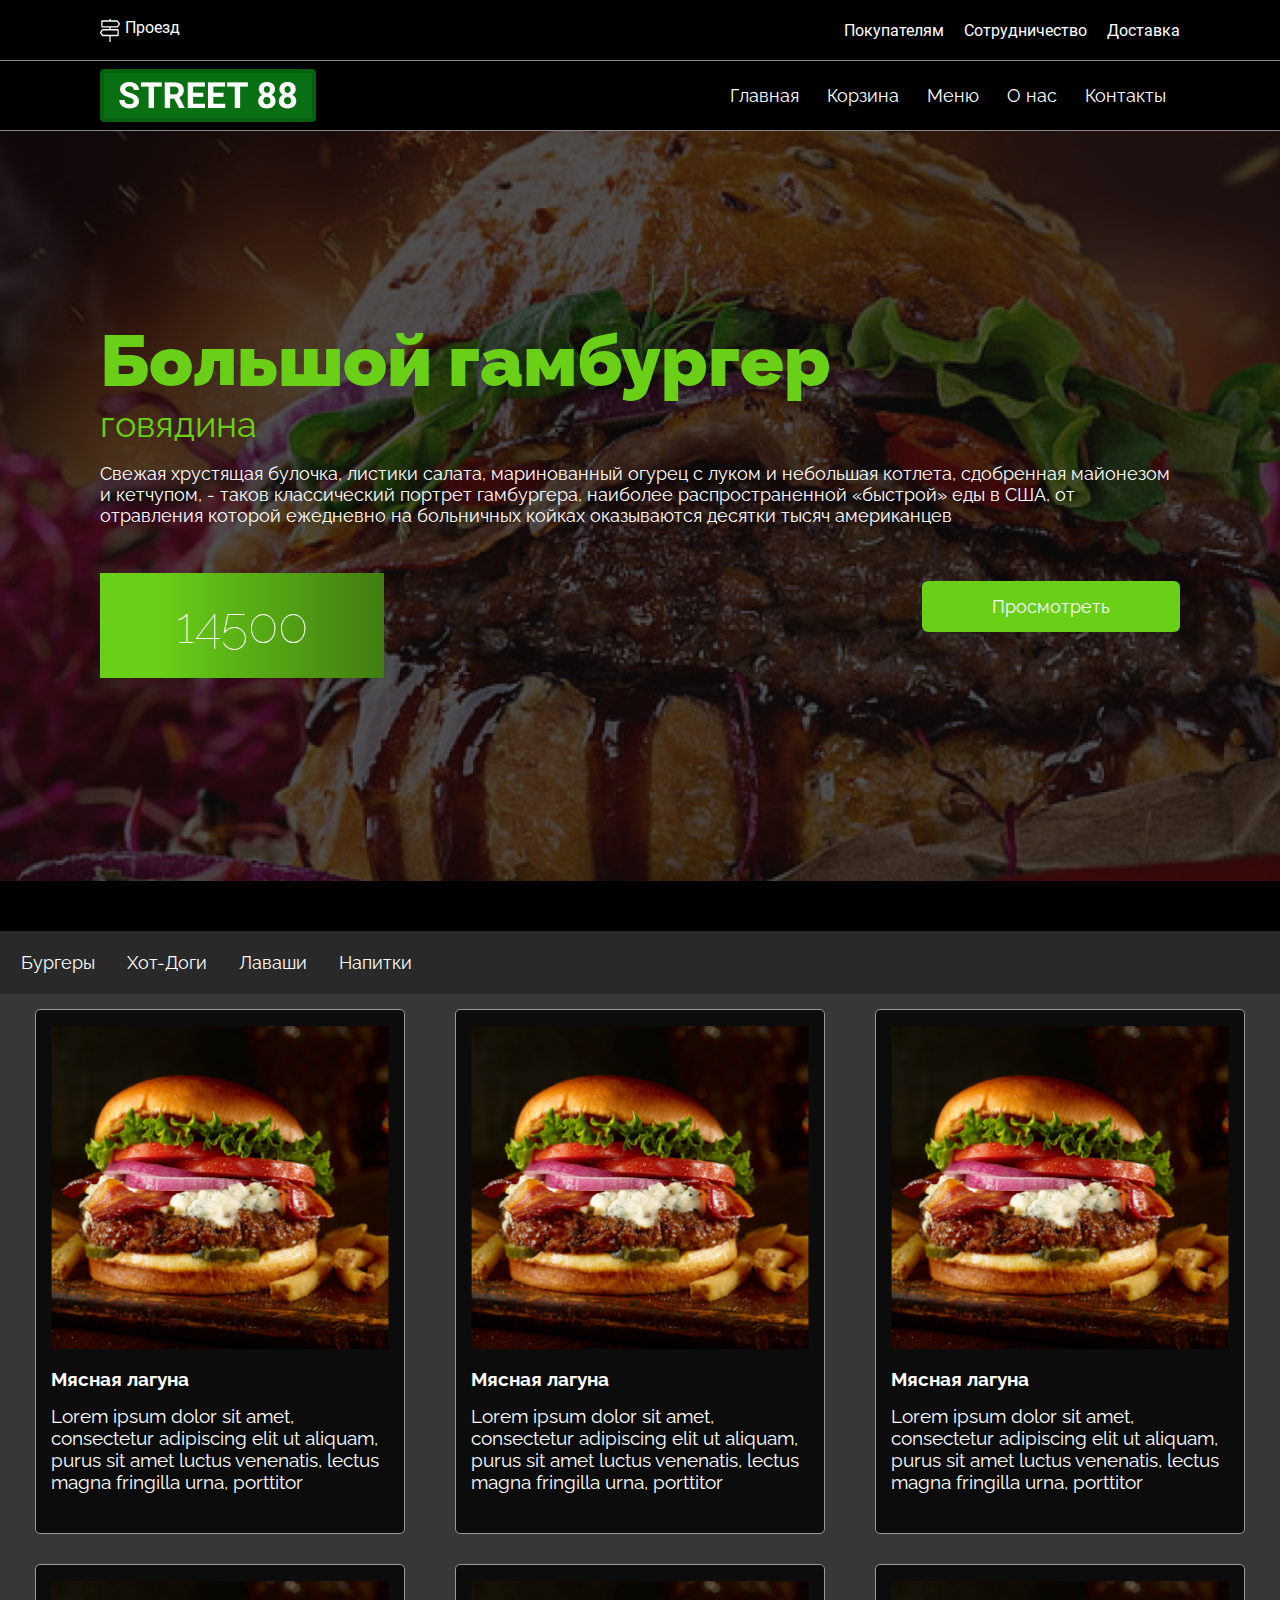
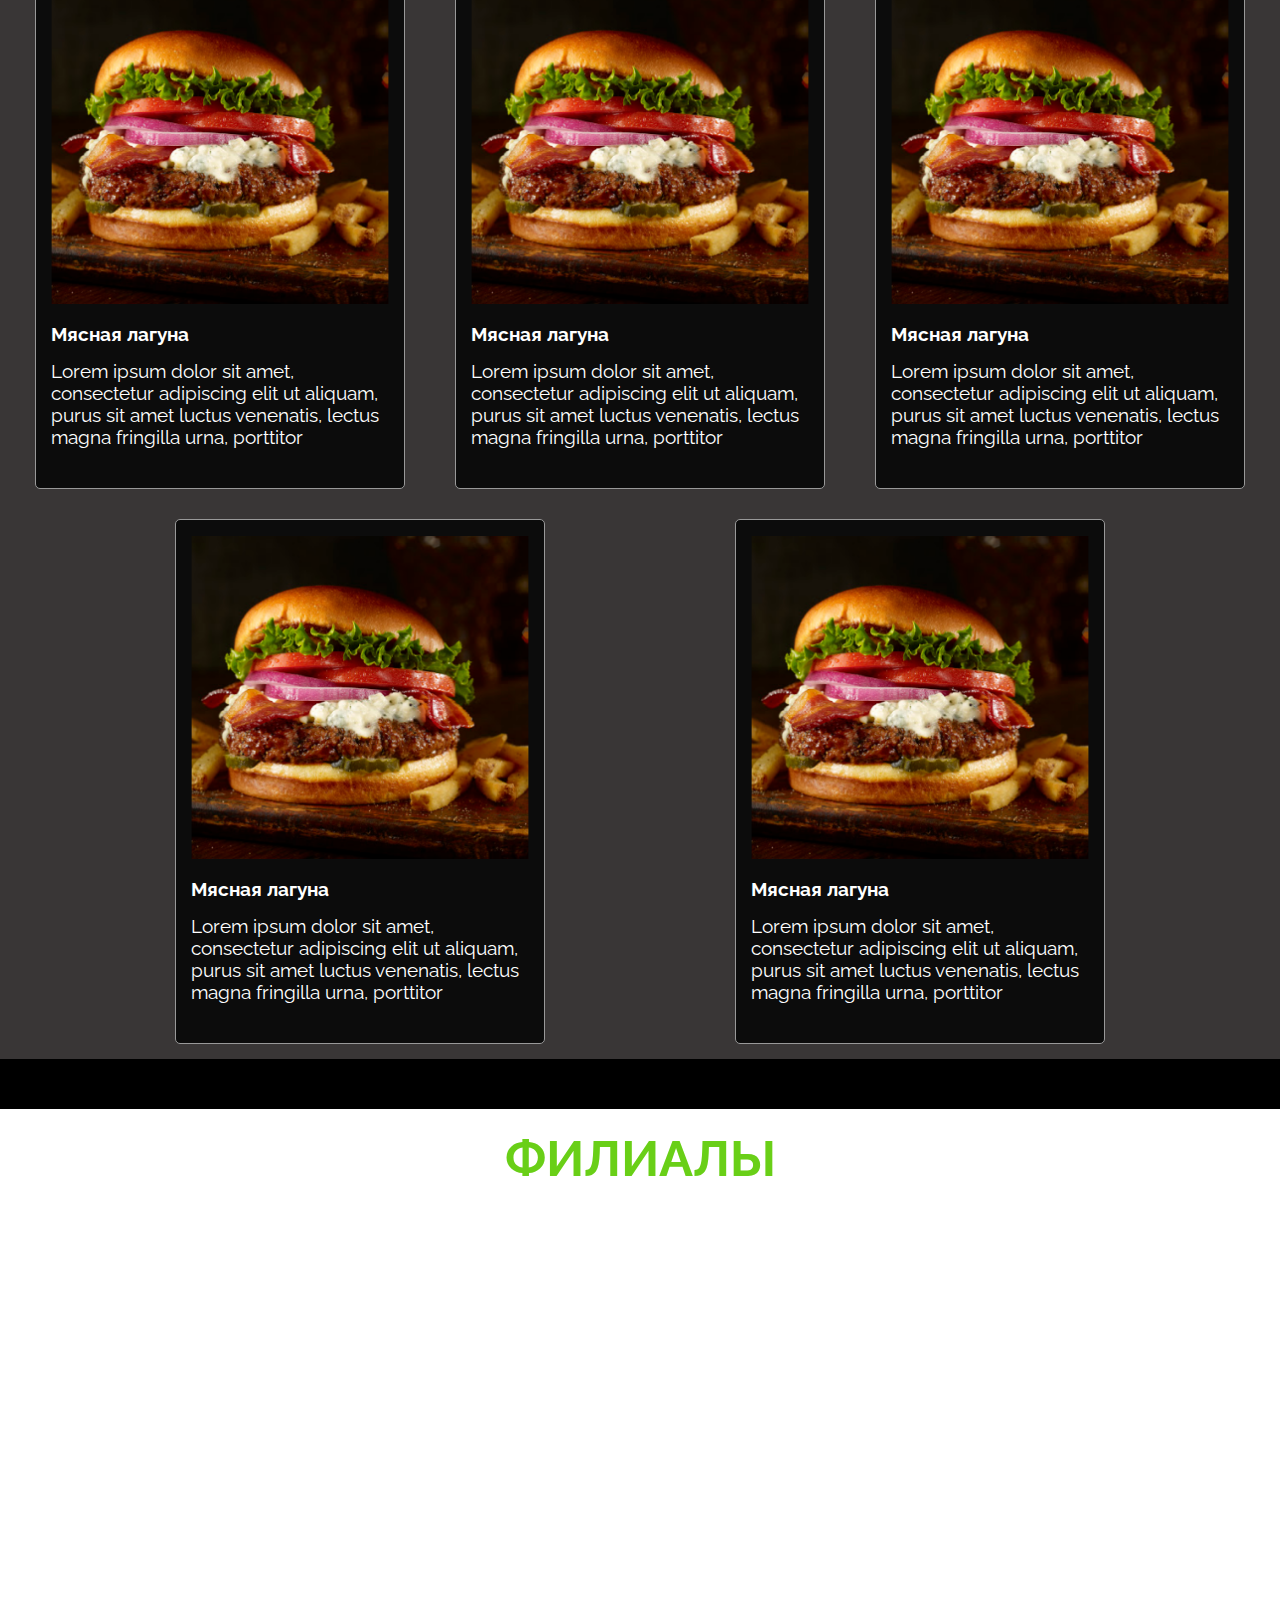
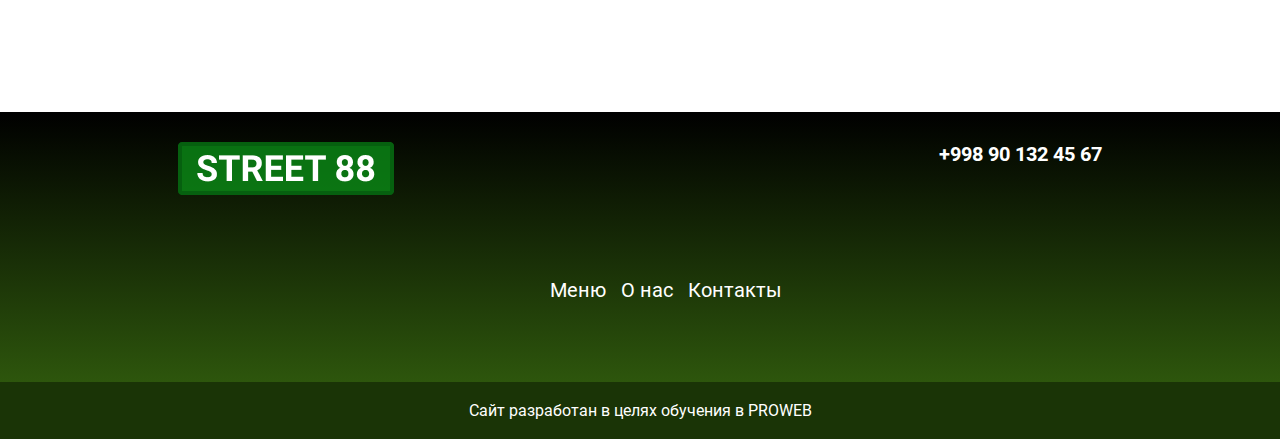
==== index.html @ 77dc1407 ":hover" ====
<!DOCTYPE html>
<html lang="en">
  <head>
    <meta charset="UTF-8" />
    <meta http-equiv="X-UA-Compatible" content="IE=edge" />
    <meta name="viewport" content="width=device-width, initial-scale=1.0" />
    <title>STREET-88</title>
    <link rel="stylesheet" href="main.css" />
    <link rel="stylesheet" href="style/main.css" />
    <link rel="stylesheet" href="style/media.css" />
  </head>

  <body>
    <nav class="nav">
      <div class="directions__container container">
        <div class="directions__content">
          <svg
            width="20"
            height="24"
            viewBox="0 0 20 24"
            fill="none"
            xmlns="http://www.w3.org/2000/svg"
          >
            <path
              d="M17.2409 9.57694C17.5726 9.57694 17.8901 9.38719 18.1249 9.0487L19.8167 6.60849C20.0609 6.25648 20.0609 5.68587 19.8167 5.3334L18.1249 2.8932C17.8905 2.55516 17.5726 2.3654 17.2409 2.3654H10.6249V1.28367C10.6249 1.08445 10.4851 0.923096 10.3124 0.923096H9.68741C9.51475 0.923096 9.37491 1.08445 9.37491 1.28367V2.3654H2.1874C1.66983 2.3654 1.2499 2.97072 1.2499 3.71757V8.22478C1.2499 8.97162 1.66983 9.57694 2.1874 9.57694H9.37491V11.0192H2.75889C2.42725 11.0192 2.10928 11.209 1.8749 11.547L0.183106 13.9877C-0.0610352 14.3397 -0.0610352 14.9103 0.183106 15.2628L1.8749 17.7025C2.10928 18.0406 2.42725 18.2308 2.75889 18.2308H9.37491V23.6394C9.37491 23.8387 9.51475 24 9.68741 24H10.3124C10.4851 24 10.6249 23.8387 10.6249 23.6394V18.2308H17.8124C18.33 18.2308 18.7499 17.6255 18.7499 16.8786V12.3714C18.7499 11.6246 18.33 11.0192 17.8124 11.0192H10.6249V9.57694H17.2409ZM17.4901 16.7885H2.8417L1.3417 14.625L2.84365 12.4616H17.4995L17.4901 16.7885ZM2.50967 3.80771H17.1581L18.6581 5.97117L17.1562 8.13463H2.50029L2.50967 3.80771Z"
              fill="white"
            />
          </svg>
          <h4 class="directions__title">Проезд</h4>
        </div>
        <ul class="directions__list">
          <li><a href="#" class="directions__link">Покупателям</a></li>
          <li><a href="#" class="directions__link">Сотрудничество</a></li>
          <li><a href="#" class="directions__link">Доставка</a></li>
        </ul>
      </div>
    </nav>

    <header class="header">
      <nav class="header__nav">
        <div class="container header__nav-content">
          <img src="images/Logo.png" alt="logo" class="header__nav-logo" />
          <ul class="header__nav-list">
            <li><a href="#" class="header__nav-link">Главная</a></li>
            <li><a href="#" class="header__nav-link">Корзина</a></li>
            <li><a href="#" class="header__nav-link">Меню</a></li>
            <li>
              <a href="html/about.html" class="header__nav-link">О нас</a>
            </li>
            <li><a href="#" class="header__nav-link">Контакты</a></li>
          </ul>
        </div>
      </nav>
      <div class="header__content">
        <div class="header__container container">
          <h1 class="header__title">Большой гамбургер</h1>
          <h1 class="header__title-mini">говядина</h1>
          <p class="header__text">
            Свежая хрустящая булочка, листики салата, маринованный огурец с
            луком и небольшая котлета, сдобренная майонезом и кетчупом, - таков
            классический портрет гамбургера, наиболее распространенной «быстрой»
            еды в США, от отравления которой ежедневно на больничных койках
            оказываются десятки тысяч американцев
          </p>
          <div class="header__link-content">
            <div>
              <a href="#" class="header__price-link">14500</a>
            </div>

            <div>
              <a href="#" class="header__view-link">Просмотреть</a>
            </div>
          </div>
        </div>
      </div>
    </header>

    <section class="products">
      <div class="products__links">
        <ul class="products__link-list">
          <li><a href="#" class="products_link">Бургеры</a></li>
          <li><a href="#" class="products_link">Хот-Доги</a></li>
          <li><a href="#" class="products_link">Лаваши</a></li>
          <li><a href="#" class="products_link">Напитки</a></li>
        </ul>
      </div>
      <!--  -->

      <div class="products__container">
        <div class="products__item">
          <div class="products__content">
            <div class="products__item-get">
              <svg
                width="63"
                height="60"
                viewBox="0 0 63 60"
                fill="none"
                xmlns="http://www.w3.org/2000/svg"
              >
                <path
                  d="M60.182 7.5H14.2892L13.3849 2.29418C13.1538 0.963984 12.0778 0 10.8239 0H1.55635C0.836875 0 0.25354 0.629648 0.25354 1.40625V2.34375C0.25354 3.12035 0.836875 3.75 1.55635 3.75H10.1028L17.6946 47.4546C16.5718 48.7868 15.8873 50.557 15.8873 52.5C15.8873 56.6421 18.9982 60 22.8357 60C26.6731 60 29.784 56.6421 29.784 52.5C29.7854 51.1832 29.4639 49.8894 28.8522 48.75H44.6126C44.0009 49.8894 43.6795 51.1832 43.6808 52.5C43.6808 56.6421 46.7917 60 50.6292 60C54.4666 60 57.5775 56.6421 57.5775 52.5C57.5775 50.3914 56.7703 48.4875 55.4726 47.1248C55.1913 45.9247 54.1857 45 52.9446 45H20.8033L19.5005 37.5H55.4778C56.712 37.5 57.7769 36.5653 58.0287 35.2611L62.7331 10.8861C63.0701 9.13957 61.8349 7.5 60.182 7.5ZM50.629 48.75C52.5447 48.75 54.1032 50.4322 54.1032 52.5C54.1032 54.5678 52.5447 56.25 50.629 56.25C48.7134 56.25 47.1549 54.5678 47.1549 52.5C47.1549 50.4322 48.7134 48.75 50.629 48.75ZM22.8357 48.75C24.7513 48.75 26.3098 50.4322 26.3098 52.5C26.3098 54.5678 24.7513 56.25 22.8357 56.25C20.92 56.25 19.3615 54.5678 19.3615 52.5C19.3615 50.4322 20.92 48.75 22.8357 48.75ZM54.7716 33.75H18.8491L14.9406 11.25H59.1143L54.7716 33.75ZM29.784 22.9688V22.0312C29.784 21.2546 30.3673 20.625 31.0868 20.625H34.9953V16.4062C34.9953 15.6296 35.5786 15 36.2981 15H37.1666C37.8861 15 38.4694 15.6296 38.4694 16.4062V20.625H42.3779C43.0974 20.625 43.6807 21.2546 43.6807 22.0312V22.9688C43.6807 23.7454 43.0974 24.375 42.3779 24.375H38.4694V28.5938C38.4694 29.3704 37.8861 30 37.1666 30H36.2981C35.5786 30 34.9953 29.3704 34.9953 28.5938V24.375H31.0868C30.3673 24.375 29.784 23.7454 29.784 22.9688Z"
                  fill="white"
                />
              </svg>
            </div>
            <img
              src="images/burger.png"
              alt="burger"
              class="products__item-img"
            />
          </div>

          <h2 class="products__item-title">Мясная лагуна</h2>
          <p class="products__item-text">
            Lorem ipsum dolor sit amet, consectetur adipiscing elit ut aliquam,
            purus sit amet luctus venenatis, lectus magna fringilla urna,
            porttitor
          </p>
        </div>
        <div class="products__item">
          <div class="products__content">
            <div class="products__item-get">
              <svg
                width="63"
                height="60"
                viewBox="0 0 63 60"
                fill="none"
                xmlns="http://www.w3.org/2000/svg"
              >
                <path
                  d="M60.182 7.5H14.2892L13.3849 2.29418C13.1538 0.963984 12.0778 0 10.8239 0H1.55635C0.836875 0 0.25354 0.629648 0.25354 1.40625V2.34375C0.25354 3.12035 0.836875 3.75 1.55635 3.75H10.1028L17.6946 47.4546C16.5718 48.7868 15.8873 50.557 15.8873 52.5C15.8873 56.6421 18.9982 60 22.8357 60C26.6731 60 29.784 56.6421 29.784 52.5C29.7854 51.1832 29.4639 49.8894 28.8522 48.75H44.6126C44.0009 49.8894 43.6795 51.1832 43.6808 52.5C43.6808 56.6421 46.7917 60 50.6292 60C54.4666 60 57.5775 56.6421 57.5775 52.5C57.5775 50.3914 56.7703 48.4875 55.4726 47.1248C55.1913 45.9247 54.1857 45 52.9446 45H20.8033L19.5005 37.5H55.4778C56.712 37.5 57.7769 36.5653 58.0287 35.2611L62.7331 10.8861C63.0701 9.13957 61.8349 7.5 60.182 7.5ZM50.629 48.75C52.5447 48.75 54.1032 50.4322 54.1032 52.5C54.1032 54.5678 52.5447 56.25 50.629 56.25C48.7134 56.25 47.1549 54.5678 47.1549 52.5C47.1549 50.4322 48.7134 48.75 50.629 48.75ZM22.8357 48.75C24.7513 48.75 26.3098 50.4322 26.3098 52.5C26.3098 54.5678 24.7513 56.25 22.8357 56.25C20.92 56.25 19.3615 54.5678 19.3615 52.5C19.3615 50.4322 20.92 48.75 22.8357 48.75ZM54.7716 33.75H18.8491L14.9406 11.25H59.1143L54.7716 33.75ZM29.784 22.9688V22.0312C29.784 21.2546 30.3673 20.625 31.0868 20.625H34.9953V16.4062C34.9953 15.6296 35.5786 15 36.2981 15H37.1666C37.8861 15 38.4694 15.6296 38.4694 16.4062V20.625H42.3779C43.0974 20.625 43.6807 21.2546 43.6807 22.0312V22.9688C43.6807 23.7454 43.0974 24.375 42.3779 24.375H38.4694V28.5938C38.4694 29.3704 37.8861 30 37.1666 30H36.2981C35.5786 30 34.9953 29.3704 34.9953 28.5938V24.375H31.0868C30.3673 24.375 29.784 23.7454 29.784 22.9688Z"
                  fill="white"
                />
              </svg>
            </div>
            <img
              src="images/burger.png"
              alt="burger"
              class="products__item-img"
            />
          </div>

          <h2 class="products__item-title">Мясная лагуна</h2>
          <p class="products__item-text">
            Lorem ipsum dolor sit amet, consectetur adipiscing elit ut aliquam,
            purus sit amet luctus venenatis, lectus magna fringilla urna,
            porttitor
          </p>
        </div>
        <div class="products__item">
          <div class="products__content">
            <div class="products__item-get">
              <svg
                width="63"
                height="60"
                viewBox="0 0 63 60"
                fill="none"
                xmlns="http://www.w3.org/2000/svg"
              >
                <path
                  d="M60.182 7.5H14.2892L13.3849 2.29418C13.1538 0.963984 12.0778 0 10.8239 0H1.55635C0.836875 0 0.25354 0.629648 0.25354 1.40625V2.34375C0.25354 3.12035 0.836875 3.75 1.55635 3.75H10.1028L17.6946 47.4546C16.5718 48.7868 15.8873 50.557 15.8873 52.5C15.8873 56.6421 18.9982 60 22.8357 60C26.6731 60 29.784 56.6421 29.784 52.5C29.7854 51.1832 29.4639 49.8894 28.8522 48.75H44.6126C44.0009 49.8894 43.6795 51.1832 43.6808 52.5C43.6808 56.6421 46.7917 60 50.6292 60C54.4666 60 57.5775 56.6421 57.5775 52.5C57.5775 50.3914 56.7703 48.4875 55.4726 47.1248C55.1913 45.9247 54.1857 45 52.9446 45H20.8033L19.5005 37.5H55.4778C56.712 37.5 57.7769 36.5653 58.0287 35.2611L62.7331 10.8861C63.0701 9.13957 61.8349 7.5 60.182 7.5ZM50.629 48.75C52.5447 48.75 54.1032 50.4322 54.1032 52.5C54.1032 54.5678 52.5447 56.25 50.629 56.25C48.7134 56.25 47.1549 54.5678 47.1549 52.5C47.1549 50.4322 48.7134 48.75 50.629 48.75ZM22.8357 48.75C24.7513 48.75 26.3098 50.4322 26.3098 52.5C26.3098 54.5678 24.7513 56.25 22.8357 56.25C20.92 56.25 19.3615 54.5678 19.3615 52.5C19.3615 50.4322 20.92 48.75 22.8357 48.75ZM54.7716 33.75H18.8491L14.9406 11.25H59.1143L54.7716 33.75ZM29.784 22.9688V22.0312C29.784 21.2546 30.3673 20.625 31.0868 20.625H34.9953V16.4062C34.9953 15.6296 35.5786 15 36.2981 15H37.1666C37.8861 15 38.4694 15.6296 38.4694 16.4062V20.625H42.3779C43.0974 20.625 43.6807 21.2546 43.6807 22.0312V22.9688C43.6807 23.7454 43.0974 24.375 42.3779 24.375H38.4694V28.5938C38.4694 29.3704 37.8861 30 37.1666 30H36.2981C35.5786 30 34.9953 29.3704 34.9953 28.5938V24.375H31.0868C30.3673 24.375 29.784 23.7454 29.784 22.9688Z"
                  fill="white"
                />
              </svg>
            </div>
            <img
              src="images/burger.png"
              alt="burger"
              class="products__item-img"
            />
          </div>

          <h2 class="products__item-title">Мясная лагуна</h2>
          <p class="products__item-text">
            Lorem ipsum dolor sit amet, consectetur adipiscing elit ut aliquam,
            purus sit amet luctus venenatis, lectus magna fringilla urna,
            porttitor
          </p>
        </div>
        <div class="products__item">
          <div class="products__content">
            <div class="products__item-get">
              <svg
                width="63"
                height="60"
                viewBox="0 0 63 60"
                fill="none"
                xmlns="http://www.w3.org/2000/svg"
              >
                <path
                  d="M60.182 7.5H14.2892L13.3849 2.29418C13.1538 0.963984 12.0778 0 10.8239 0H1.55635C0.836875 0 0.25354 0.629648 0.25354 1.40625V2.34375C0.25354 3.12035 0.836875 3.75 1.55635 3.75H10.1028L17.6946 47.4546C16.5718 48.7868 15.8873 50.557 15.8873 52.5C15.8873 56.6421 18.9982 60 22.8357 60C26.6731 60 29.784 56.6421 29.784 52.5C29.7854 51.1832 29.4639 49.8894 28.8522 48.75H44.6126C44.0009 49.8894 43.6795 51.1832 43.6808 52.5C43.6808 56.6421 46.7917 60 50.6292 60C54.4666 60 57.5775 56.6421 57.5775 52.5C57.5775 50.3914 56.7703 48.4875 55.4726 47.1248C55.1913 45.9247 54.1857 45 52.9446 45H20.8033L19.5005 37.5H55.4778C56.712 37.5 57.7769 36.5653 58.0287 35.2611L62.7331 10.8861C63.0701 9.13957 61.8349 7.5 60.182 7.5ZM50.629 48.75C52.5447 48.75 54.1032 50.4322 54.1032 52.5C54.1032 54.5678 52.5447 56.25 50.629 56.25C48.7134 56.25 47.1549 54.5678 47.1549 52.5C47.1549 50.4322 48.7134 48.75 50.629 48.75ZM22.8357 48.75C24.7513 48.75 26.3098 50.4322 26.3098 52.5C26.3098 54.5678 24.7513 56.25 22.8357 56.25C20.92 56.25 19.3615 54.5678 19.3615 52.5C19.3615 50.4322 20.92 48.75 22.8357 48.75ZM54.7716 33.75H18.8491L14.9406 11.25H59.1143L54.7716 33.75ZM29.784 22.9688V22.0312C29.784 21.2546 30.3673 20.625 31.0868 20.625H34.9953V16.4062C34.9953 15.6296 35.5786 15 36.2981 15H37.1666C37.8861 15 38.4694 15.6296 38.4694 16.4062V20.625H42.3779C43.0974 20.625 43.6807 21.2546 43.6807 22.0312V22.9688C43.6807 23.7454 43.0974 24.375 42.3779 24.375H38.4694V28.5938C38.4694 29.3704 37.8861 30 37.1666 30H36.2981C35.5786 30 34.9953 29.3704 34.9953 28.5938V24.375H31.0868C30.3673 24.375 29.784 23.7454 29.784 22.9688Z"
                  fill="white"
                />
              </svg>
            </div>
            <img
              src="images/burger.png"
              alt="burger"
              class="products__item-img"
            />
          </div>

          <h2 class="products__item-title">Мясная лагуна</h2>
          <p class="products__item-text">
            Lorem ipsum dolor sit amet, consectetur adipiscing elit ut aliquam,
            purus sit amet luctus venenatis, lectus magna fringilla urna,
            porttitor
          </p>
        </div>
        <div class="products__item">
          <div class="products__content">
            <div class="products__item-get">
              <svg
                width="63"
                height="60"
                viewBox="0 0 63 60"
                fill="none"
                xmlns="http://www.w3.org/2000/svg"
              >
                <path
                  d="M60.182 7.5H14.2892L13.3849 2.29418C13.1538 0.963984 12.0778 0 10.8239 0H1.55635C0.836875 0 0.25354 0.629648 0.25354 1.40625V2.34375C0.25354 3.12035 0.836875 3.75 1.55635 3.75H10.1028L17.6946 47.4546C16.5718 48.7868 15.8873 50.557 15.8873 52.5C15.8873 56.6421 18.9982 60 22.8357 60C26.6731 60 29.784 56.6421 29.784 52.5C29.7854 51.1832 29.4639 49.8894 28.8522 48.75H44.6126C44.0009 49.8894 43.6795 51.1832 43.6808 52.5C43.6808 56.6421 46.7917 60 50.6292 60C54.4666 60 57.5775 56.6421 57.5775 52.5C57.5775 50.3914 56.7703 48.4875 55.4726 47.1248C55.1913 45.9247 54.1857 45 52.9446 45H20.8033L19.5005 37.5H55.4778C56.712 37.5 57.7769 36.5653 58.0287 35.2611L62.7331 10.8861C63.0701 9.13957 61.8349 7.5 60.182 7.5ZM50.629 48.75C52.5447 48.75 54.1032 50.4322 54.1032 52.5C54.1032 54.5678 52.5447 56.25 50.629 56.25C48.7134 56.25 47.1549 54.5678 47.1549 52.5C47.1549 50.4322 48.7134 48.75 50.629 48.75ZM22.8357 48.75C24.7513 48.75 26.3098 50.4322 26.3098 52.5C26.3098 54.5678 24.7513 56.25 22.8357 56.25C20.92 56.25 19.3615 54.5678 19.3615 52.5C19.3615 50.4322 20.92 48.75 22.8357 48.75ZM54.7716 33.75H18.8491L14.9406 11.25H59.1143L54.7716 33.75ZM29.784 22.9688V22.0312C29.784 21.2546 30.3673 20.625 31.0868 20.625H34.9953V16.4062C34.9953 15.6296 35.5786 15 36.2981 15H37.1666C37.8861 15 38.4694 15.6296 38.4694 16.4062V20.625H42.3779C43.0974 20.625 43.6807 21.2546 43.6807 22.0312V22.9688C43.6807 23.7454 43.0974 24.375 42.3779 24.375H38.4694V28.5938C38.4694 29.3704 37.8861 30 37.1666 30H36.2981C35.5786 30 34.9953 29.3704 34.9953 28.5938V24.375H31.0868C30.3673 24.375 29.784 23.7454 29.784 22.9688Z"
                  fill="white"
                />
              </svg>
            </div>
            <img
              src="images/burger.png"
              alt="burger"
              class="products__item-img"
            />
          </div>

          <h2 class="products__item-title">Мясная лагуна</h2>
          <p class="products__item-text">
            Lorem ipsum dolor sit amet, consectetur adipiscing elit ut aliquam,
            purus sit amet luctus venenatis, lectus magna fringilla urna,
            porttitor
          </p>
        </div>
        <div class="products__item">
          <div class="products__content">
            <div class="products__item-get">
              <svg
                width="63"
                height="60"
                viewBox="0 0 63 60"
                fill="none"
                xmlns="http://www.w3.org/2000/svg"
              >
                <path
                  d="M60.182 7.5H14.2892L13.3849 2.29418C13.1538 0.963984 12.0778 0 10.8239 0H1.55635C0.836875 0 0.25354 0.629648 0.25354 1.40625V2.34375C0.25354 3.12035 0.836875 3.75 1.55635 3.75H10.1028L17.6946 47.4546C16.5718 48.7868 15.8873 50.557 15.8873 52.5C15.8873 56.6421 18.9982 60 22.8357 60C26.6731 60 29.784 56.6421 29.784 52.5C29.7854 51.1832 29.4639 49.8894 28.8522 48.75H44.6126C44.0009 49.8894 43.6795 51.1832 43.6808 52.5C43.6808 56.6421 46.7917 60 50.6292 60C54.4666 60 57.5775 56.6421 57.5775 52.5C57.5775 50.3914 56.7703 48.4875 55.4726 47.1248C55.1913 45.9247 54.1857 45 52.9446 45H20.8033L19.5005 37.5H55.4778C56.712 37.5 57.7769 36.5653 58.0287 35.2611L62.7331 10.8861C63.0701 9.13957 61.8349 7.5 60.182 7.5ZM50.629 48.75C52.5447 48.75 54.1032 50.4322 54.1032 52.5C54.1032 54.5678 52.5447 56.25 50.629 56.25C48.7134 56.25 47.1549 54.5678 47.1549 52.5C47.1549 50.4322 48.7134 48.75 50.629 48.75ZM22.8357 48.75C24.7513 48.75 26.3098 50.4322 26.3098 52.5C26.3098 54.5678 24.7513 56.25 22.8357 56.25C20.92 56.25 19.3615 54.5678 19.3615 52.5C19.3615 50.4322 20.92 48.75 22.8357 48.75ZM54.7716 33.75H18.8491L14.9406 11.25H59.1143L54.7716 33.75ZM29.784 22.9688V22.0312C29.784 21.2546 30.3673 20.625 31.0868 20.625H34.9953V16.4062C34.9953 15.6296 35.5786 15 36.2981 15H37.1666C37.8861 15 38.4694 15.6296 38.4694 16.4062V20.625H42.3779C43.0974 20.625 43.6807 21.2546 43.6807 22.0312V22.9688C43.6807 23.7454 43.0974 24.375 42.3779 24.375H38.4694V28.5938C38.4694 29.3704 37.8861 30 37.1666 30H36.2981C35.5786 30 34.9953 29.3704 34.9953 28.5938V24.375H31.0868C30.3673 24.375 29.784 23.7454 29.784 22.9688Z"
                  fill="white"
                />
              </svg>
            </div>
            <img
              src="images/burger.png"
              alt="burger"
              class="products__item-img"
            />
          </div>

          <h2 class="products__item-title">Мясная лагуна</h2>
          <p class="products__item-text">
            Lorem ipsum dolor sit amet, consectetur adipiscing elit ut aliquam,
            purus sit amet luctus venenatis, lectus magna fringilla urna,
            porttitor
          </p>
        </div>
        <div class="products__item">
          <div class="products__content">
            <div class="products__item-get">
              <svg
                width="63"
                height="60"
                viewBox="0 0 63 60"
                fill="none"
                xmlns="http://www.w3.org/2000/svg"
              >
                <path
                  d="M60.182 7.5H14.2892L13.3849 2.29418C13.1538 0.963984 12.0778 0 10.8239 0H1.55635C0.836875 0 0.25354 0.629648 0.25354 1.40625V2.34375C0.25354 3.12035 0.836875 3.75 1.55635 3.75H10.1028L17.6946 47.4546C16.5718 48.7868 15.8873 50.557 15.8873 52.5C15.8873 56.6421 18.9982 60 22.8357 60C26.6731 60 29.784 56.6421 29.784 52.5C29.7854 51.1832 29.4639 49.8894 28.8522 48.75H44.6126C44.0009 49.8894 43.6795 51.1832 43.6808 52.5C43.6808 56.6421 46.7917 60 50.6292 60C54.4666 60 57.5775 56.6421 57.5775 52.5C57.5775 50.3914 56.7703 48.4875 55.4726 47.1248C55.1913 45.9247 54.1857 45 52.9446 45H20.8033L19.5005 37.5H55.4778C56.712 37.5 57.7769 36.5653 58.0287 35.2611L62.7331 10.8861C63.0701 9.13957 61.8349 7.5 60.182 7.5ZM50.629 48.75C52.5447 48.75 54.1032 50.4322 54.1032 52.5C54.1032 54.5678 52.5447 56.25 50.629 56.25C48.7134 56.25 47.1549 54.5678 47.1549 52.5C47.1549 50.4322 48.7134 48.75 50.629 48.75ZM22.8357 48.75C24.7513 48.75 26.3098 50.4322 26.3098 52.5C26.3098 54.5678 24.7513 56.25 22.8357 56.25C20.92 56.25 19.3615 54.5678 19.3615 52.5C19.3615 50.4322 20.92 48.75 22.8357 48.75ZM54.7716 33.75H18.8491L14.9406 11.25H59.1143L54.7716 33.75ZM29.784 22.9688V22.0312C29.784 21.2546 30.3673 20.625 31.0868 20.625H34.9953V16.4062C34.9953 15.6296 35.5786 15 36.2981 15H37.1666C37.8861 15 38.4694 15.6296 38.4694 16.4062V20.625H42.3779C43.0974 20.625 43.6807 21.2546 43.6807 22.0312V22.9688C43.6807 23.7454 43.0974 24.375 42.3779 24.375H38.4694V28.5938C38.4694 29.3704 37.8861 30 37.1666 30H36.2981C35.5786 30 34.9953 29.3704 34.9953 28.5938V24.375H31.0868C30.3673 24.375 29.784 23.7454 29.784 22.9688Z"
                  fill="white"
                />
              </svg>
            </div>
            <img
              src="images/burger.png"
              alt="burger"
              class="products__item-img"
            />
          </div>

          <h2 class="products__item-title">Мясная лагуна</h2>
          <p class="products__item-text">
            Lorem ipsum dolor sit amet, consectetur adipiscing elit ut aliquam,
            purus sit amet luctus venenatis, lectus magna fringilla urna,
            porttitor
          </p>
        </div>
        <div class="products__item">
          <div class="products__content">
            <div class="products__item-get">
              <svg
                width="63"
                height="60"
                viewBox="0 0 63 60"
                fill="none"
                xmlns="http://www.w3.org/2000/svg"
              >
                <path
                  d="M60.182 7.5H14.2892L13.3849 2.29418C13.1538 0.963984 12.0778 0 10.8239 0H1.55635C0.836875 0 0.25354 0.629648 0.25354 1.40625V2.34375C0.25354 3.12035 0.836875 3.75 1.55635 3.75H10.1028L17.6946 47.4546C16.5718 48.7868 15.8873 50.557 15.8873 52.5C15.8873 56.6421 18.9982 60 22.8357 60C26.6731 60 29.784 56.6421 29.784 52.5C29.7854 51.1832 29.4639 49.8894 28.8522 48.75H44.6126C44.0009 49.8894 43.6795 51.1832 43.6808 52.5C43.6808 56.6421 46.7917 60 50.6292 60C54.4666 60 57.5775 56.6421 57.5775 52.5C57.5775 50.3914 56.7703 48.4875 55.4726 47.1248C55.1913 45.9247 54.1857 45 52.9446 45H20.8033L19.5005 37.5H55.4778C56.712 37.5 57.7769 36.5653 58.0287 35.2611L62.7331 10.8861C63.0701 9.13957 61.8349 7.5 60.182 7.5ZM50.629 48.75C52.5447 48.75 54.1032 50.4322 54.1032 52.5C54.1032 54.5678 52.5447 56.25 50.629 56.25C48.7134 56.25 47.1549 54.5678 47.1549 52.5C47.1549 50.4322 48.7134 48.75 50.629 48.75ZM22.8357 48.75C24.7513 48.75 26.3098 50.4322 26.3098 52.5C26.3098 54.5678 24.7513 56.25 22.8357 56.25C20.92 56.25 19.3615 54.5678 19.3615 52.5C19.3615 50.4322 20.92 48.75 22.8357 48.75ZM54.7716 33.75H18.8491L14.9406 11.25H59.1143L54.7716 33.75ZM29.784 22.9688V22.0312C29.784 21.2546 30.3673 20.625 31.0868 20.625H34.9953V16.4062C34.9953 15.6296 35.5786 15 36.2981 15H37.1666C37.8861 15 38.4694 15.6296 38.4694 16.4062V20.625H42.3779C43.0974 20.625 43.6807 21.2546 43.6807 22.0312V22.9688C43.6807 23.7454 43.0974 24.375 42.3779 24.375H38.4694V28.5938C38.4694 29.3704 37.8861 30 37.1666 30H36.2981C35.5786 30 34.9953 29.3704 34.9953 28.5938V24.375H31.0868C30.3673 24.375 29.784 23.7454 29.784 22.9688Z"
                  fill="white"
                />
              </svg>
            </div>
            <img
              src="images/burger.png"
              alt="burger"
              class="products__item-img"
            />
          </div>

          <h2 class="products__item-title">Мясная лагуна</h2>
          <p class="products__item-text">
            Lorem ipsum dolor sit amet, consectetur adipiscing elit ut aliquam,
            purus sit amet luctus venenatis, lectus magna fringilla urna,
            porttitor
          </p>
        </div>
      </div>
    </section>

    <section class="location">
      <h1 class="location__title">ФИЛИАЛЫ</h1>
      <div class="location__content">
        <iframe
          src="https://www.google.com/maps/embed?pb=!1m18!1m12!1m3!1d773718.9310412885!2d71.70395456064571!3d40.75455546290173!2m3!1f0!2f0!3f0!3m2!1i1024!2i768!4f13.1!3m3!1m2!1s0x38bc939c2cc9f571%3A0xf677ebc7b76654c8!2sAndijon%20Viloyati%2C%20O%60zbekiston!5e0!3m2!1suz!2s!4v1710848507054!5m2!1suz!2s"
          width="100%"
          height="500"
          style="outline: none; border: none"
          allowfullscreen=""
          loading="lazy"
          referrerpolicy="no-referrer-when-downgrade"
        ></iframe>
      </div>
    </section>

    <footer class="footer">
      <div class="footer__container container">
        <img src="images/Logo.png" alt="footer__logo" class="footer__logo" />
        <ul class="footer__list">
          <li><a href="#" class="footer__link">Меню</a></li>
          <li><a href="#" class="footer__link">О нас</a></li>
          <li><a href="#" class="footer__link">Контакты</a></li>
        </ul>
        <a href="tel:+998901324567" class="footer__link-tel"
          >+998 90 132 45 67</a
        >
      </div>
      <div class="footer__line">
        <p class="footer__line-text">
          Сайт разработан в целях обучения в PROWEB
        </p>
      </div>
    </footer>
  </body>
</html>
---- style/main.css ----
@import url(fonts.css);

* {
  margin: 0;
  padding: 0;
  box-sizing: border-box;
  /* border: 1px solid red; */
}

ul {
  list-style: none;
  display: flex;
}

a {
  text-decoration: none;
}

.nav {
  background: rgb(0, 0, 0);
}

.container {
  margin: 0 auto;
  max-width: 1110px;
  width: 100%;
  padding-left: 15px;
  padding-right: 15px;
}

.directions__container {
  display: flex;
  justify-content: space-between;
  align-items: center;
  padding-top: 18px;
  padding-bottom: 18px;
}

.directions__content {
  display: flex;
  column-gap: 5px;
  text-align: center;
}

.directions__title {
  display: inline-block;
  font: 16px "Roboto-Regular";
  color: #fff;
}

.directions__list {
  column-gap: 20px;
}

.directions__link {
  font: 16px "Roboto-Regular";
  color: #fff;
}

.header {
  background-color: #000;
  padding-bottom: 50px;
}

.header__nav {
  background-color: #000;
  border: 1px solid rgb(135, 135, 135);
  border-left: none;
  border-right: none;
}

.header__nav-logo {
  margin-top: 8px;
  margin-bottom: 8px;
}

.header__nav-content {
  display: flex;
  justify-content: space-between;
}

.header__nav-list {
  align-items: center;
}

.header__nav-link {
  color: #fff;
  display: inline-block;
  height: 100%;
  padding: 22px 14px;
  transition: 0.3s;
  font: 18px "Raleway-Regular";
}

.header__nav-list>li:hover {
  background-color: #5eb715;
}

/*  */
.header__content {
  background: url(../images/header.jpg) no-repeat center/cover;
  height: 750px;
  display: flex;
  justify-content: center;
  align-items: center;
}

.header__container {
  row-gap: 18px;
}

.header__link-content {
  display: flex;
  justify-content: space-between;
  margin-top: 30px;
  padding: 40px 0;
}

.header__title {
  font: 72px "Raleway-Black";
  color: #69cf17;
}

.header__title-mini {
  font: 36px "Raleway-Regular";
  color: #69cf17;
  margin-bottom: 18px;
}

.header__text {
  font: 18px "Raleway-Regular";
  color: #fff;
}

.header__price-link {
  font: 50px "Raleway-Thin";
  color: #fff;
  padding: 23px 76px;
  background: linear-gradient(90deg, #69cf17 20%, #417d11);
}

.header__view-link {
  padding: 15px 70px;
  background-color: #69cf17;
  border-radius: 6px;
  font: 18px "Raleway-Regular";
  color: #fff;
}

.products {
  width: 100%;
}

.products__links {
  width: 100%;
  background-color: #292929;
}

.products__link-list {
  margin-left: 21px;
  display: flex;
  justify-content: flex-start;
  padding-top: 21px;
  padding-bottom: 21px;
  column-gap: 32px;
}

.products_link {
  font: 18px "Raleway-Regular";
  color: #fff;
  transition: 0.5s;
}

.products_link:hover {
  border-bottom: 2px solid #fff;
  border-radius: 1px;
  padding-bottom: 19px;
}

.products__container {
  padding: 15px;

  display: flex;
  flex-wrap: wrap;
  justify-content: space-evenly;

  column-gap: 30px;
  row-gap: 30px;

  background-color: #393636;
  border-bottom: 50px solid #000;
}

.products__item {
  max-width: 370px;
  width: 100%;
  padding: 16px 15px 40px 15px;
  background-color: #0c0c0c;

  border: 1px solid #999999;
  border-radius: 5px;
}

.products__content {
  width: 100%;
  position: relative;
}

.products__content:hover>.products__item-img {
  opacity: 0;
}

.products__content:hover>.products__item-get {
  opacity: 1;
}

.products__item-get {
  opacity: 0;
  width: 100%;
  height: 100%;
  position: absolute;
  top: 0;
  left: 0;
  display: flex;
  justify-content: center;
  align-items: center;
  background-color: #69cf17;
}

.products__item-img {
  width: 100%;
}

.products__item-title,
.products__item-text {
  color: #fff;
  font-size: 19px;
}

.products__item-title {
  font-family: "Raleway-Bold";
  margin-top: 15px;
  margin-bottom: 15px;
}

.products__item-text {
  font-family: "Raleway-Regular";
}

.location {
  width: 100%;
}

.location__title {
  margin: 20px auto;
  font: 50px "Raleway-Bold";
  color: #69cf17;
  text-align: center;
}

.location__content {
  width: 100%;
}

.footer {
  width: 100%;
  background-image: linear-gradient(#000, #37680f);
}

.footer__container {
  padding-top: 30px;
  padding-bottom: 80px;
  height: 270px;
  display: flex;
  justify-content: space-around;
}

.footer__logo {
  width: 216px;
  height: 53px;
}

.footer__link-tel {
  font: 20px "Roboto-Bold";
  color: #fff;
}

.footer__list {
  align-items: flex-end;
  display: flex;
  gap: 15px;
}

.footer__link {
  font: 20px "Roboto-Regular";
  color: #fff;
}

.footer__line {
  background-color: #1a3406;
  padding-top: 19px;
  padding-bottom: 19px;
  display: block;
}

.footer__line-text {
  text-align: center;
  font: 16px "Roboto-Regular";
  color: #fff;
}
---- style/media.css ----
@media (max-width: 768px) {
  .products__item {
    width: 300px;
    padding: 16px 15px 40px 15px;
  }

  .header__nav-logo {
    margin-top: 6px;
    margin-bottom: 6px;
    width: 140px;
  }

  .header__title {
    font-size: 62px;
  }

  .header__price-link {
    font-size: 60px;
    padding: 10px 60px;
  }

  .header__view-link {
    padding: 10px 58px;
  }

  .directions__link,
  .header__nav-link,
  .products_link,
  .products__item-text {
    font-size: 14px;
  }

  .header__text,
  .products__item-title {
    font-size: 16px;
  }

  .location__title {
    font-size: 40px;
  }

  .footer__logo {
    width: 140px;
  }

  .footer__link-tel,
  .footer__link,
  .footer__line-text {
    font-size: 16px;
  }
}

@media (max-width: 700px) {
  .products__content:active>.products__item-img {
    opacity: 0;
  }

  .products__content:active>.products__item-get {
    opacity: 1;
  }
}

@media (max-width: 550px) {
  .nav {
    display: none;
  }

  .header__nav-content {
    position: relative;
  }

  /* .header__nav-list::before {
    content: "";
    width: 20px;
    height: 2px;
    color: #fff;
    padding-top: 4px;
    padding-bottom: 4px;
    border-top: 2px solid #ffffff;
    border-bottom: 2px solid #ffffff;
  } */

  .header__nav-list {
    position: absolute;
    right: 0;
    top: 0;
    display: flex;
    flex-direction: column;
    background: #5eb715;
  }

  .header__nav-list>li:hover {
    background: rgba(red, green, blue, 0);
  }
}
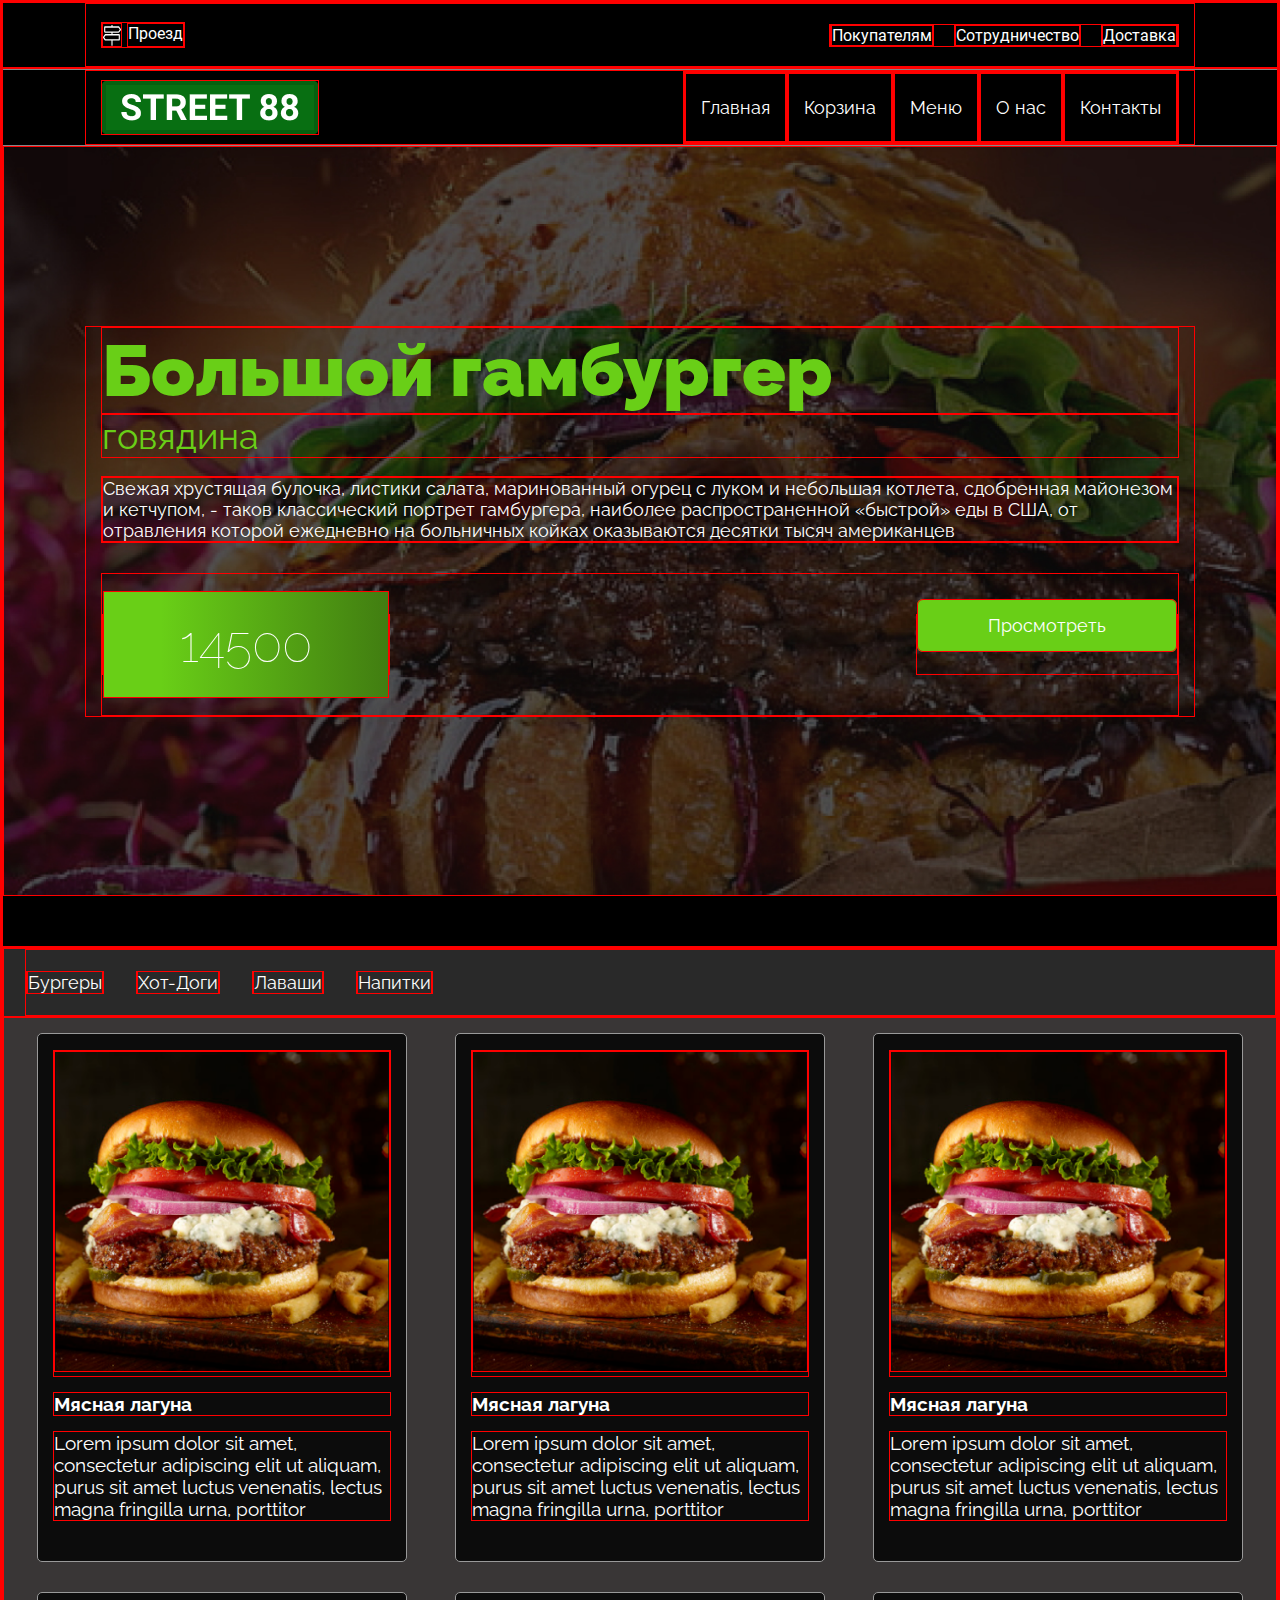
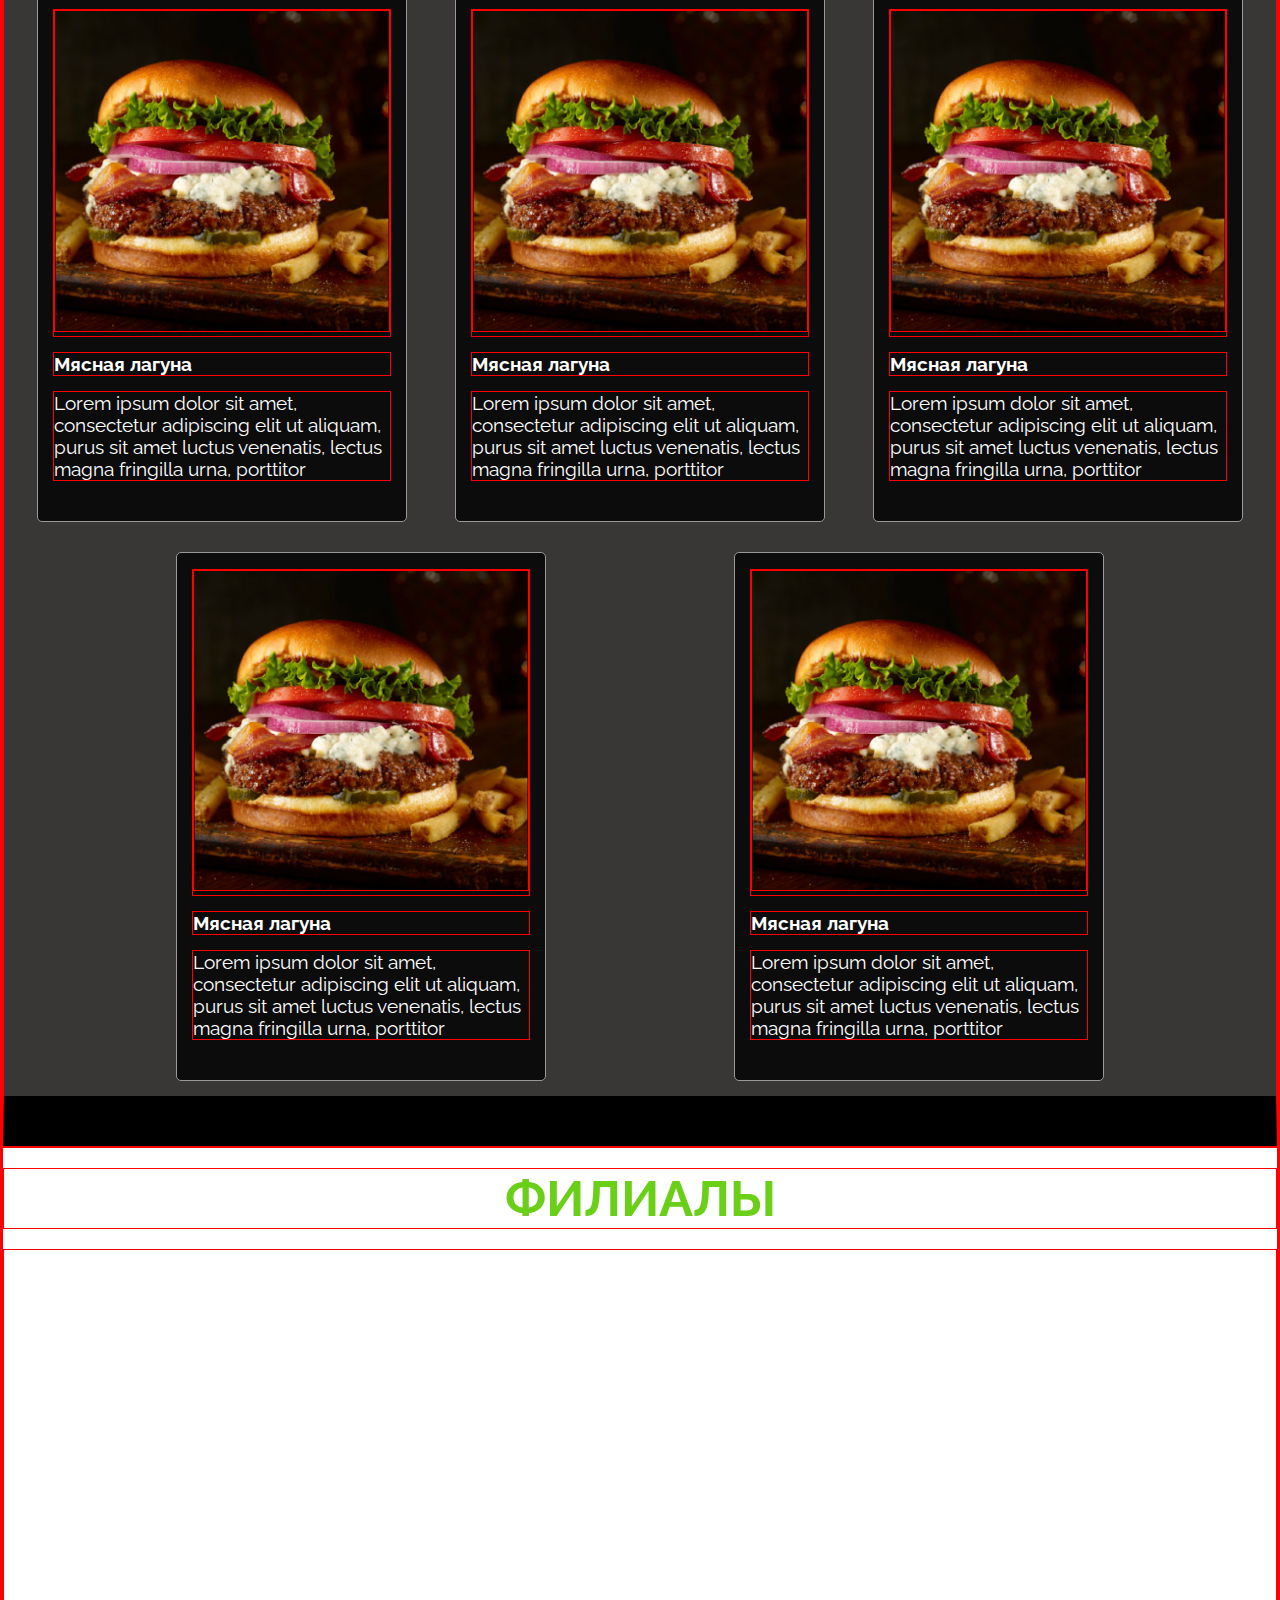
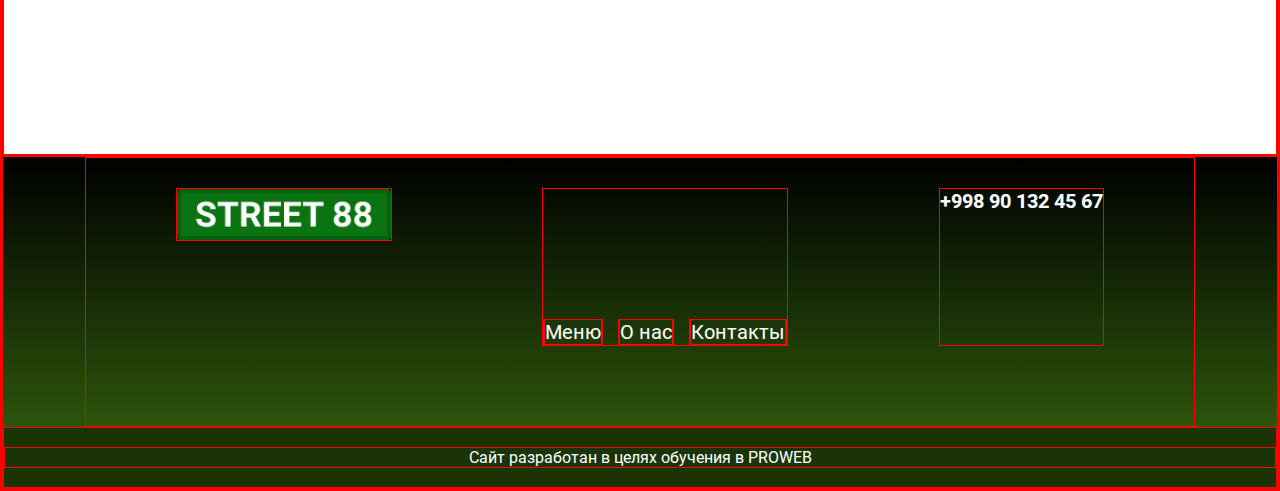
==== commit 7351447b: "Add files via upload" ====
--- a/index.html
+++ b/index.html
@@ -1,5 +1,6 @@
 <!DOCTYPE html>
 <html lang="en">
+
   <head>
     <meta charset="UTF-8" />
     <meta http-equiv="X-UA-Compatible" content="IE=edge" />
@@ -14,17 +15,10 @@
     <nav class="nav">
       <div class="directions__container container">
         <div class="directions__content">
-          <svg
-            width="20"
-            height="24"
-            viewBox="0 0 20 24"
-            fill="none"
-            xmlns="http://www.w3.org/2000/svg"
-          >
+          <svg width="20" height="24" viewBox="0 0 20 24" fill="none" xmlns="http://www.w3.org/2000/svg">
             <path
               d="M17.2409 9.57694C17.5726 9.57694 17.8901 9.38719 18.1249 9.0487L19.8167 6.60849C20.0609 6.25648 20.0609 5.68587 19.8167 5.3334L18.1249 2.8932C17.8905 2.55516 17.5726 2.3654 17.2409 2.3654H10.6249V1.28367C10.6249 1.08445 10.4851 0.923096 10.3124 0.923096H9.68741C9.51475 0.923096 9.37491 1.08445 9.37491 1.28367V2.3654H2.1874C1.66983 2.3654 1.2499 2.97072 1.2499 3.71757V8.22478C1.2499 8.97162 1.66983 9.57694 2.1874 9.57694H9.37491V11.0192H2.75889C2.42725 11.0192 2.10928 11.209 1.8749 11.547L0.183106 13.9877C-0.0610352 14.3397 -0.0610352 14.9103 0.183106 15.2628L1.8749 17.7025C2.10928 18.0406 2.42725 18.2308 2.75889 18.2308H9.37491V23.6394C9.37491 23.8387 9.51475 24 9.68741 24H10.3124C10.4851 24 10.6249 23.8387 10.6249 23.6394V18.2308H17.8124C18.33 18.2308 18.7499 17.6255 18.7499 16.8786V12.3714C18.7499 11.6246 18.33 11.0192 17.8124 11.0192H10.6249V9.57694H17.2409ZM17.4901 16.7885H2.8417L1.3417 14.625L2.84365 12.4616H17.4995L17.4901 16.7885ZM2.50967 3.80771H17.1581L18.6581 5.97117L17.1562 8.13463H2.50029L2.50967 3.80771Z"
-              fill="white"
-            />
+              fill="white" />
           </svg>
           <h4 class="directions__title">Проезд</h4>
         </div>
@@ -40,6 +34,7 @@
       <nav class="header__nav">
         <div class="container header__nav-content">
           <img src="images/Logo.png" alt="logo" class="header__nav-logo" />
+          <button class="menu-btn"><span class="menu-line"></span></button>
           <ul class="header__nav-list">
             <li><a href="#" class="header__nav-link">Главная</a></li>
             <li><a href="#" class="header__nav-link">Корзина</a></li>
@@ -55,13 +50,15 @@
         <div class="header__container container">
           <h1 class="header__title">Большой гамбургер</h1>
           <h1 class="header__title-mini">говядина</h1>
-          <p class="header__text">
-            Свежая хрустящая булочка, листики салата, маринованный огурец с
-            луком и небольшая котлета, сдобренная майонезом и кетчупом, - таков
-            классический портрет гамбургера, наиболее распространенной «быстрой»
-            еды в США, от отравления которой ежедневно на больничных койках
-            оказываются десятки тысяч американцев
-          </p>
+          <div class="text-content">
+            <p class="header__text">
+              Свежая хрустящая булочка, листики салата, маринованный огурец с
+              луком и небольшая котлета, сдобренная майонезом и кетчупом, - таков
+              классический портрет гамбургера, наиболее распространенной «быстрой»
+              еды в США, от отравления которой ежедневно на больничных койках
+              оказываются десятки тысяч американцев
+            </p>
+          </div>
           <div class="header__link-content">
             <div>
               <a href="#" class="header__price-link">14500</a>
@@ -90,234 +87,146 @@
         <div class="products__item">
           <div class="products__content">
             <div class="products__item-get">
-              <svg
-                width="63"
-                height="60"
-                viewBox="0 0 63 60"
-                fill="none"
-                xmlns="http://www.w3.org/2000/svg"
-              >
-                <path
-                  d="M60.182 7.5H14.2892L13.3849 2.29418C13.1538 0.963984 12.0778 0 10.8239 0H1.55635C0.836875 0 0.25354 0.629648 0.25354 1.40625V2.34375C0.25354 3.12035 0.836875 3.75 1.55635 3.75H10.1028L17.6946 47.4546C16.5718 48.7868 15.8873 50.557 15.8873 52.5C15.8873 56.6421 18.9982 60 22.8357 60C26.6731 60 29.784 56.6421 29.784 52.5C29.7854 51.1832 29.4639 49.8894 28.8522 48.75H44.6126C44.0009 49.8894 43.6795 51.1832 43.6808 52.5C43.6808 56.6421 46.7917 60 50.6292 60C54.4666 60 57.5775 56.6421 57.5775 52.5C57.5775 50.3914 56.7703 48.4875 55.4726 47.1248C55.1913 45.9247 54.1857 45 52.9446 45H20.8033L19.5005 37.5H55.4778C56.712 37.5 57.7769 36.5653 58.0287 35.2611L62.7331 10.8861C63.0701 9.13957 61.8349 7.5 60.182 7.5ZM50.629 48.75C52.5447 48.75 54.1032 50.4322 54.1032 52.5C54.1032 54.5678 52.5447 56.25 50.629 56.25C48.7134 56.25 47.1549 54.5678 47.1549 52.5C47.1549 50.4322 48.7134 48.75 50.629 48.75ZM22.8357 48.75C24.7513 48.75 26.3098 50.4322 26.3098 52.5C26.3098 54.5678 24.7513 56.25 22.8357 56.25C20.92 56.25 19.3615 54.5678 19.3615 52.5C19.3615 50.4322 20.92 48.75 22.8357 48.75ZM54.7716 33.75H18.8491L14.9406 11.25H59.1143L54.7716 33.75ZM29.784 22.9688V22.0312C29.784 21.2546 30.3673 20.625 31.0868 20.625H34.9953V16.4062C34.9953 15.6296 35.5786 15 36.2981 15H37.1666C37.8861 15 38.4694 15.6296 38.4694 16.4062V20.625H42.3779C43.0974 20.625 43.6807 21.2546 43.6807 22.0312V22.9688C43.6807 23.7454 43.0974 24.375 42.3779 24.375H38.4694V28.5938C38.4694 29.3704 37.8861 30 37.1666 30H36.2981C35.5786 30 34.9953 29.3704 34.9953 28.5938V24.375H31.0868C30.3673 24.375 29.784 23.7454 29.784 22.9688Z"
-                  fill="white"
-                />
-              </svg>
-            </div>
-            <img
-              src="images/burger.png"
-              alt="burger"
-              class="products__item-img"
-            />
-          </div>
-
-          <h2 class="products__item-title">Мясная лагуна</h2>
-          <p class="products__item-text">
-            Lorem ipsum dolor sit amet, consectetur adipiscing elit ut aliquam,
-            purus sit amet luctus venenatis, lectus magna fringilla urna,
-            porttitor
-          </p>
-        </div>
-        <div class="products__item">
-          <div class="products__content">
-            <div class="products__item-get">
-              <svg
-                width="63"
-                height="60"
-                viewBox="0 0 63 60"
-                fill="none"
-                xmlns="http://www.w3.org/2000/svg"
-              >
-                <path
-                  d="M60.182 7.5H14.2892L13.3849 2.29418C13.1538 0.963984 12.0778 0 10.8239 0H1.55635C0.836875 0 0.25354 0.629648 0.25354 1.40625V2.34375C0.25354 3.12035 0.836875 3.75 1.55635 3.75H10.1028L17.6946 47.4546C16.5718 48.7868 15.8873 50.557 15.8873 52.5C15.8873 56.6421 18.9982 60 22.8357 60C26.6731 60 29.784 56.6421 29.784 52.5C29.7854 51.1832 29.4639 49.8894 28.8522 48.75H44.6126C44.0009 49.8894 43.6795 51.1832 43.6808 52.5C43.6808 56.6421 46.7917 60 50.6292 60C54.4666 60 57.5775 56.6421 57.5775 52.5C57.5775 50.3914 56.7703 48.4875 55.4726 47.1248C55.1913 45.9247 54.1857 45 52.9446 45H20.8033L19.5005 37.5H55.4778C56.712 37.5 57.7769 36.5653 58.0287 35.2611L62.7331 10.8861C63.0701 9.13957 61.8349 7.5 60.182 7.5ZM50.629 48.75C52.5447 48.75 54.1032 50.4322 54.1032 52.5C54.1032 54.5678 52.5447 56.25 50.629 56.25C48.7134 56.25 47.1549 54.5678 47.1549 52.5C47.1549 50.4322 48.7134 48.75 50.629 48.75ZM22.8357 48.75C24.7513 48.75 26.3098 50.4322 26.3098 52.5C26.3098 54.5678 24.7513 56.25 22.8357 56.25C20.92 56.25 19.3615 54.5678 19.3615 52.5C19.3615 50.4322 20.92 48.75 22.8357 48.75ZM54.7716 33.75H18.8491L14.9406 11.25H59.1143L54.7716 33.75ZM29.784 22.9688V22.0312C29.784 21.2546 30.3673 20.625 31.0868 20.625H34.9953V16.4062C34.9953 15.6296 35.5786 15 36.2981 15H37.1666C37.8861 15 38.4694 15.6296 38.4694 16.4062V20.625H42.3779C43.0974 20.625 43.6807 21.2546 43.6807 22.0312V22.9688C43.6807 23.7454 43.0974 24.375 42.3779 24.375H38.4694V28.5938C38.4694 29.3704 37.8861 30 37.1666 30H36.2981C35.5786 30 34.9953 29.3704 34.9953 28.5938V24.375H31.0868C30.3673 24.375 29.784 23.7454 29.784 22.9688Z"
-                  fill="white"
-                />
-              </svg>
-            </div>
-            <img
-              src="images/burger.png"
-              alt="burger"
-              class="products__item-img"
-            />
-          </div>
-
-          <h2 class="products__item-title">Мясная лагуна</h2>
-          <p class="products__item-text">
-            Lorem ipsum dolor sit amet, consectetur adipiscing elit ut aliquam,
-            purus sit amet luctus venenatis, lectus magna fringilla urna,
-            porttitor
-          </p>
-        </div>
-        <div class="products__item">
-          <div class="products__content">
-            <div class="products__item-get">
-              <svg
-                width="63"
-                height="60"
-                viewBox="0 0 63 60"
-                fill="none"
-                xmlns="http://www.w3.org/2000/svg"
-              >
-                <path
-                  d="M60.182 7.5H14.2892L13.3849 2.29418C13.1538 0.963984 12.0778 0 10.8239 0H1.55635C0.836875 0 0.25354 0.629648 0.25354 1.40625V2.34375C0.25354 3.12035 0.836875 3.75 1.55635 3.75H10.1028L17.6946 47.4546C16.5718 48.7868 15.8873 50.557 15.8873 52.5C15.8873 56.6421 18.9982 60 22.8357 60C26.6731 60 29.784 56.6421 29.784 52.5C29.7854 51.1832 29.4639 49.8894 28.8522 48.75H44.6126C44.0009 49.8894 43.6795 51.1832 43.6808 52.5C43.6808 56.6421 46.7917 60 50.6292 60C54.4666 60 57.5775 56.6421 57.5775 52.5C57.5775 50.3914 56.7703 48.4875 55.4726 47.1248C55.1913 45.9247 54.1857 45 52.9446 45H20.8033L19.5005 37.5H55.4778C56.712 37.5 57.7769 36.5653 58.0287 35.2611L62.7331 10.8861C63.0701 9.13957 61.8349 7.5 60.182 7.5ZM50.629 48.75C52.5447 48.75 54.1032 50.4322 54.1032 52.5C54.1032 54.5678 52.5447 56.25 50.629 56.25C48.7134 56.25 47.1549 54.5678 47.1549 52.5C47.1549 50.4322 48.7134 48.75 50.629 48.75ZM22.8357 48.75C24.7513 48.75 26.3098 50.4322 26.3098 52.5C26.3098 54.5678 24.7513 56.25 22.8357 56.25C20.92 56.25 19.3615 54.5678 19.3615 52.5C19.3615 50.4322 20.92 48.75 22.8357 48.75ZM54.7716 33.75H18.8491L14.9406 11.25H59.1143L54.7716 33.75ZM29.784 22.9688V22.0312C29.784 21.2546 30.3673 20.625 31.0868 20.625H34.9953V16.4062C34.9953 15.6296 35.5786 15 36.2981 15H37.1666C37.8861 15 38.4694 15.6296 38.4694 16.4062V20.625H42.3779C43.0974 20.625 43.6807 21.2546 43.6807 22.0312V22.9688C43.6807 23.7454 43.0974 24.375 42.3779 24.375H38.4694V28.5938C38.4694 29.3704 37.8861 30 37.1666 30H36.2981C35.5786 30 34.9953 29.3704 34.9953 28.5938V24.375H31.0868C30.3673 24.375 29.784 23.7454 29.784 22.9688Z"
-                  fill="white"
-                />
-              </svg>
-            </div>
-            <img
-              src="images/burger.png"
-              alt="burger"
-              class="products__item-img"
-            />
-          </div>
-
-          <h2 class="products__item-title">Мясная лагуна</h2>
-          <p class="products__item-text">
-            Lorem ipsum dolor sit amet, consectetur adipiscing elit ut aliquam,
-            purus sit amet luctus venenatis, lectus magna fringilla urna,
-            porttitor
-          </p>
-        </div>
-        <div class="products__item">
-          <div class="products__content">
-            <div class="products__item-get">
-              <svg
-                width="63"
-                height="60"
-                viewBox="0 0 63 60"
-                fill="none"
-                xmlns="http://www.w3.org/2000/svg"
-              >
-                <path
-                  d="M60.182 7.5H14.2892L13.3849 2.29418C13.1538 0.963984 12.0778 0 10.8239 0H1.55635C0.836875 0 0.25354 0.629648 0.25354 1.40625V2.34375C0.25354 3.12035 0.836875 3.75 1.55635 3.75H10.1028L17.6946 47.4546C16.5718 48.7868 15.8873 50.557 15.8873 52.5C15.8873 56.6421 18.9982 60 22.8357 60C26.6731 60 29.784 56.6421 29.784 52.5C29.7854 51.1832 29.4639 49.8894 28.8522 48.75H44.6126C44.0009 49.8894 43.6795 51.1832 43.6808 52.5C43.6808 56.6421 46.7917 60 50.6292 60C54.4666 60 57.5775 56.6421 57.5775 52.5C57.5775 50.3914 56.7703 48.4875 55.4726 47.1248C55.1913 45.9247 54.1857 45 52.9446 45H20.8033L19.5005 37.5H55.4778C56.712 37.5 57.7769 36.5653 58.0287 35.2611L62.7331 10.8861C63.0701 9.13957 61.8349 7.5 60.182 7.5ZM50.629 48.75C52.5447 48.75 54.1032 50.4322 54.1032 52.5C54.1032 54.5678 52.5447 56.25 50.629 56.25C48.7134 56.25 47.1549 54.5678 47.1549 52.5C47.1549 50.4322 48.7134 48.75 50.629 48.75ZM22.8357 48.75C24.7513 48.75 26.3098 50.4322 26.3098 52.5C26.3098 54.5678 24.7513 56.25 22.8357 56.25C20.92 56.25 19.3615 54.5678 19.3615 52.5C19.3615 50.4322 20.92 48.75 22.8357 48.75ZM54.7716 33.75H18.8491L14.9406 11.25H59.1143L54.7716 33.75ZM29.784 22.9688V22.0312C29.784 21.2546 30.3673 20.625 31.0868 20.625H34.9953V16.4062C34.9953 15.6296 35.5786 15 36.2981 15H37.1666C37.8861 15 38.4694 15.6296 38.4694 16.4062V20.625H42.3779C43.0974 20.625 43.6807 21.2546 43.6807 22.0312V22.9688C43.6807 23.7454 43.0974 24.375 42.3779 24.375H38.4694V28.5938C38.4694 29.3704 37.8861 30 37.1666 30H36.2981C35.5786 30 34.9953 29.3704 34.9953 28.5938V24.375H31.0868C30.3673 24.375 29.784 23.7454 29.784 22.9688Z"
-                  fill="white"
-                />
-              </svg>
-            </div>
-            <img
-              src="images/burger.png"
-              alt="burger"
-              class="products__item-img"
-            />
-          </div>
-
-          <h2 class="products__item-title">Мясная лагуна</h2>
-          <p class="products__item-text">
-            Lorem ipsum dolor sit amet, consectetur adipiscing elit ut aliquam,
-            purus sit amet luctus venenatis, lectus magna fringilla urna,
-            porttitor
-          </p>
-        </div>
-        <div class="products__item">
-          <div class="products__content">
-            <div class="products__item-get">
-              <svg
-                width="63"
-                height="60"
-                viewBox="0 0 63 60"
-                fill="none"
-                xmlns="http://www.w3.org/2000/svg"
-              >
-                <path
-                  d="M60.182 7.5H14.2892L13.3849 2.29418C13.1538 0.963984 12.0778 0 10.8239 0H1.55635C0.836875 0 0.25354 0.629648 0.25354 1.40625V2.34375C0.25354 3.12035 0.836875 3.75 1.55635 3.75H10.1028L17.6946 47.4546C16.5718 48.7868 15.8873 50.557 15.8873 52.5C15.8873 56.6421 18.9982 60 22.8357 60C26.6731 60 29.784 56.6421 29.784 52.5C29.7854 51.1832 29.4639 49.8894 28.8522 48.75H44.6126C44.0009 49.8894 43.6795 51.1832 43.6808 52.5C43.6808 56.6421 46.7917 60 50.6292 60C54.4666 60 57.5775 56.6421 57.5775 52.5C57.5775 50.3914 56.7703 48.4875 55.4726 47.1248C55.1913 45.9247 54.1857 45 52.9446 45H20.8033L19.5005 37.5H55.4778C56.712 37.5 57.7769 36.5653 58.0287 35.2611L62.7331 10.8861C63.0701 9.13957 61.8349 7.5 60.182 7.5ZM50.629 48.75C52.5447 48.75 54.1032 50.4322 54.1032 52.5C54.1032 54.5678 52.5447 56.25 50.629 56.25C48.7134 56.25 47.1549 54.5678 47.1549 52.5C47.1549 50.4322 48.7134 48.75 50.629 48.75ZM22.8357 48.75C24.7513 48.75 26.3098 50.4322 26.3098 52.5C26.3098 54.5678 24.7513 56.25 22.8357 56.25C20.92 56.25 19.3615 54.5678 19.3615 52.5C19.3615 50.4322 20.92 48.75 22.8357 48.75ZM54.7716 33.75H18.8491L14.9406 11.25H59.1143L54.7716 33.75ZM29.784 22.9688V22.0312C29.784 21.2546 30.3673 20.625 31.0868 20.625H34.9953V16.4062C34.9953 15.6296 35.5786 15 36.2981 15H37.1666C37.8861 15 38.4694 15.6296 38.4694 16.4062V20.625H42.3779C43.0974 20.625 43.6807 21.2546 43.6807 22.0312V22.9688C43.6807 23.7454 43.0974 24.375 42.3779 24.375H38.4694V28.5938C38.4694 29.3704 37.8861 30 37.1666 30H36.2981C35.5786 30 34.9953 29.3704 34.9953 28.5938V24.375H31.0868C30.3673 24.375 29.784 23.7454 29.784 22.9688Z"
-                  fill="white"
-                />
-              </svg>
-            </div>
-            <img
-              src="images/burger.png"
-              alt="burger"
-              class="products__item-img"
-            />
-          </div>
-
-          <h2 class="products__item-title">Мясная лагуна</h2>
-          <p class="products__item-text">
-            Lorem ipsum dolor sit amet, consectetur adipiscing elit ut aliquam,
-            purus sit amet luctus venenatis, lectus magna fringilla urna,
-            porttitor
-          </p>
-        </div>
-        <div class="products__item">
-          <div class="products__content">
-            <div class="products__item-get">
-              <svg
-                width="63"
-                height="60"
-                viewBox="0 0 63 60"
-                fill="none"
-                xmlns="http://www.w3.org/2000/svg"
-              >
-                <path
-                  d="M60.182 7.5H14.2892L13.3849 2.29418C13.1538 0.963984 12.0778 0 10.8239 0H1.55635C0.836875 0 0.25354 0.629648 0.25354 1.40625V2.34375C0.25354 3.12035 0.836875 3.75 1.55635 3.75H10.1028L17.6946 47.4546C16.5718 48.7868 15.8873 50.557 15.8873 52.5C15.8873 56.6421 18.9982 60 22.8357 60C26.6731 60 29.784 56.6421 29.784 52.5C29.7854 51.1832 29.4639 49.8894 28.8522 48.75H44.6126C44.0009 49.8894 43.6795 51.1832 43.6808 52.5C43.6808 56.6421 46.7917 60 50.6292 60C54.4666 60 57.5775 56.6421 57.5775 52.5C57.5775 50.3914 56.7703 48.4875 55.4726 47.1248C55.1913 45.9247 54.1857 45 52.9446 45H20.8033L19.5005 37.5H55.4778C56.712 37.5 57.7769 36.5653 58.0287 35.2611L62.7331 10.8861C63.0701 9.13957 61.8349 7.5 60.182 7.5ZM50.629 48.75C52.5447 48.75 54.1032 50.4322 54.1032 52.5C54.1032 54.5678 52.5447 56.25 50.629 56.25C48.7134 56.25 47.1549 54.5678 47.1549 52.5C47.1549 50.4322 48.7134 48.75 50.629 48.75ZM22.8357 48.75C24.7513 48.75 26.3098 50.4322 26.3098 52.5C26.3098 54.5678 24.7513 56.25 22.8357 56.25C20.92 56.25 19.3615 54.5678 19.3615 52.5C19.3615 50.4322 20.92 48.75 22.8357 48.75ZM54.7716 33.75H18.8491L14.9406 11.25H59.1143L54.7716 33.75ZM29.784 22.9688V22.0312C29.784 21.2546 30.3673 20.625 31.0868 20.625H34.9953V16.4062C34.9953 15.6296 35.5786 15 36.2981 15H37.1666C37.8861 15 38.4694 15.6296 38.4694 16.4062V20.625H42.3779C43.0974 20.625 43.6807 21.2546 43.6807 22.0312V22.9688C43.6807 23.7454 43.0974 24.375 42.3779 24.375H38.4694V28.5938C38.4694 29.3704 37.8861 30 37.1666 30H36.2981C35.5786 30 34.9953 29.3704 34.9953 28.5938V24.375H31.0868C30.3673 24.375 29.784 23.7454 29.784 22.9688Z"
-                  fill="white"
-                />
-              </svg>
-            </div>
-            <img
-              src="images/burger.png"
-              alt="burger"
-              class="products__item-img"
-            />
-          </div>
-
-          <h2 class="products__item-title">Мясная лагуна</h2>
-          <p class="products__item-text">
-            Lorem ipsum dolor sit amet, consectetur adipiscing elit ut aliquam,
-            purus sit amet luctus venenatis, lectus magna fringilla urna,
-            porttitor
-          </p>
-        </div>
-        <div class="products__item">
-          <div class="products__content">
-            <div class="products__item-get">
-              <svg
-                width="63"
-                height="60"
-                viewBox="0 0 63 60"
-                fill="none"
-                xmlns="http://www.w3.org/2000/svg"
-              >
-                <path
-                  d="M60.182 7.5H14.2892L13.3849 2.29418C13.1538 0.963984 12.0778 0 10.8239 0H1.55635C0.836875 0 0.25354 0.629648 0.25354 1.40625V2.34375C0.25354 3.12035 0.836875 3.75 1.55635 3.75H10.1028L17.6946 47.4546C16.5718 48.7868 15.8873 50.557 15.8873 52.5C15.8873 56.6421 18.9982 60 22.8357 60C26.6731 60 29.784 56.6421 29.784 52.5C29.7854 51.1832 29.4639 49.8894 28.8522 48.75H44.6126C44.0009 49.8894 43.6795 51.1832 43.6808 52.5C43.6808 56.6421 46.7917 60 50.6292 60C54.4666 60 57.5775 56.6421 57.5775 52.5C57.5775 50.3914 56.7703 48.4875 55.4726 47.1248C55.1913 45.9247 54.1857 45 52.9446 45H20.8033L19.5005 37.5H55.4778C56.712 37.5 57.7769 36.5653 58.0287 35.2611L62.7331 10.8861C63.0701 9.13957 61.8349 7.5 60.182 7.5ZM50.629 48.75C52.5447 48.75 54.1032 50.4322 54.1032 52.5C54.1032 54.5678 52.5447 56.25 50.629 56.25C48.7134 56.25 47.1549 54.5678 47.1549 52.5C47.1549 50.4322 48.7134 48.75 50.629 48.75ZM22.8357 48.75C24.7513 48.75 26.3098 50.4322 26.3098 52.5C26.3098 54.5678 24.7513 56.25 22.8357 56.25C20.92 56.25 19.3615 54.5678 19.3615 52.5C19.3615 50.4322 20.92 48.75 22.8357 48.75ZM54.7716 33.75H18.8491L14.9406 11.25H59.1143L54.7716 33.75ZM29.784 22.9688V22.0312C29.784 21.2546 30.3673 20.625 31.0868 20.625H34.9953V16.4062C34.9953 15.6296 35.5786 15 36.2981 15H37.1666C37.8861 15 38.4694 15.6296 38.4694 16.4062V20.625H42.3779C43.0974 20.625 43.6807 21.2546 43.6807 22.0312V22.9688C43.6807 23.7454 43.0974 24.375 42.3779 24.375H38.4694V28.5938C38.4694 29.3704 37.8861 30 37.1666 30H36.2981C35.5786 30 34.9953 29.3704 34.9953 28.5938V24.375H31.0868C30.3673 24.375 29.784 23.7454 29.784 22.9688Z"
-                  fill="white"
-                />
-              </svg>
-            </div>
-            <img
-              src="images/burger.png"
-              alt="burger"
-              class="products__item-img"
-            />
-          </div>
-
-          <h2 class="products__item-title">Мясная лагуна</h2>
-          <p class="products__item-text">
-            Lorem ipsum dolor sit amet, consectetur adipiscing elit ut aliquam,
-            purus sit amet luctus venenatis, lectus magna fringilla urna,
-            porttitor
-          </p>
-        </div>
-        <div class="products__item">
-          <div class="products__content">
-            <div class="products__item-get">
-              <svg
-                width="63"
-                height="60"
-                viewBox="0 0 63 60"
-                fill="none"
-                xmlns="http://www.w3.org/2000/svg"
-              >
-                <path
-                  d="M60.182 7.5H14.2892L13.3849 2.29418C13.1538 0.963984 12.0778 0 10.8239 0H1.55635C0.836875 0 0.25354 0.629648 0.25354 1.40625V2.34375C0.25354 3.12035 0.836875 3.75 1.55635 3.75H10.1028L17.6946 47.4546C16.5718 48.7868 15.8873 50.557 15.8873 52.5C15.8873 56.6421 18.9982 60 22.8357 60C26.6731 60 29.784 56.6421 29.784 52.5C29.7854 51.1832 29.4639 49.8894 28.8522 48.75H44.6126C44.0009 49.8894 43.6795 51.1832 43.6808 52.5C43.6808 56.6421 46.7917 60 50.6292 60C54.4666 60 57.5775 56.6421 57.5775 52.5C57.5775 50.3914 56.7703 48.4875 55.4726 47.1248C55.1913 45.9247 54.1857 45 52.9446 45H20.8033L19.5005 37.5H55.4778C56.712 37.5 57.7769 36.5653 58.0287 35.2611L62.7331 10.8861C63.0701 9.13957 61.8349 7.5 60.182 7.5ZM50.629 48.75C52.5447 48.75 54.1032 50.4322 54.1032 52.5C54.1032 54.5678 52.5447 56.25 50.629 56.25C48.7134 56.25 47.1549 54.5678 47.1549 52.5C47.1549 50.4322 48.7134 48.75 50.629 48.75ZM22.8357 48.75C24.7513 48.75 26.3098 50.4322 26.3098 52.5C26.3098 54.5678 24.7513 56.25 22.8357 56.25C20.92 56.25 19.3615 54.5678 19.3615 52.5C19.3615 50.4322 20.92 48.75 22.8357 48.75ZM54.7716 33.75H18.8491L14.9406 11.25H59.1143L54.7716 33.75ZM29.784 22.9688V22.0312C29.784 21.2546 30.3673 20.625 31.0868 20.625H34.9953V16.4062C34.9953 15.6296 35.5786 15 36.2981 15H37.1666C37.8861 15 38.4694 15.6296 38.4694 16.4062V20.625H42.3779C43.0974 20.625 43.6807 21.2546 43.6807 22.0312V22.9688C43.6807 23.7454 43.0974 24.375 42.3779 24.375H38.4694V28.5938C38.4694 29.3704 37.8861 30 37.1666 30H36.2981C35.5786 30 34.9953 29.3704 34.9953 28.5938V24.375H31.0868C30.3673 24.375 29.784 23.7454 29.784 22.9688Z"
-                  fill="white"
-                />
-              </svg>
-            </div>
-            <img
-              src="images/burger.png"
-              alt="burger"
-              class="products__item-img"
-            />
+              <svg width="63" height="60" viewBox="0 0 63 60" fill="none" xmlns="http://www.w3.org/2000/svg">
+                <path
+                  d="M60.182 7.5H14.2892L13.3849 2.29418C13.1538 0.963984 12.0778 0 10.8239 0H1.55635C0.836875 0 0.25354 0.629648 0.25354 1.40625V2.34375C0.25354 3.12035 0.836875 3.75 1.55635 3.75H10.1028L17.6946 47.4546C16.5718 48.7868 15.8873 50.557 15.8873 52.5C15.8873 56.6421 18.9982 60 22.8357 60C26.6731 60 29.784 56.6421 29.784 52.5C29.7854 51.1832 29.4639 49.8894 28.8522 48.75H44.6126C44.0009 49.8894 43.6795 51.1832 43.6808 52.5C43.6808 56.6421 46.7917 60 50.6292 60C54.4666 60 57.5775 56.6421 57.5775 52.5C57.5775 50.3914 56.7703 48.4875 55.4726 47.1248C55.1913 45.9247 54.1857 45 52.9446 45H20.8033L19.5005 37.5H55.4778C56.712 37.5 57.7769 36.5653 58.0287 35.2611L62.7331 10.8861C63.0701 9.13957 61.8349 7.5 60.182 7.5ZM50.629 48.75C52.5447 48.75 54.1032 50.4322 54.1032 52.5C54.1032 54.5678 52.5447 56.25 50.629 56.25C48.7134 56.25 47.1549 54.5678 47.1549 52.5C47.1549 50.4322 48.7134 48.75 50.629 48.75ZM22.8357 48.75C24.7513 48.75 26.3098 50.4322 26.3098 52.5C26.3098 54.5678 24.7513 56.25 22.8357 56.25C20.92 56.25 19.3615 54.5678 19.3615 52.5C19.3615 50.4322 20.92 48.75 22.8357 48.75ZM54.7716 33.75H18.8491L14.9406 11.25H59.1143L54.7716 33.75ZM29.784 22.9688V22.0312C29.784 21.2546 30.3673 20.625 31.0868 20.625H34.9953V16.4062C34.9953 15.6296 35.5786 15 36.2981 15H37.1666C37.8861 15 38.4694 15.6296 38.4694 16.4062V20.625H42.3779C43.0974 20.625 43.6807 21.2546 43.6807 22.0312V22.9688C43.6807 23.7454 43.0974 24.375 42.3779 24.375H38.4694V28.5938C38.4694 29.3704 37.8861 30 37.1666 30H36.2981C35.5786 30 34.9953 29.3704 34.9953 28.5938V24.375H31.0868C30.3673 24.375 29.784 23.7454 29.784 22.9688Z"
+                  fill="white" />
+              </svg>
+            </div>
+            <img src="images/burger.png" alt="burger" class="products__item-img" />
+          </div>
+
+          <h2 class="products__item-title">Мясная лагуна</h2>
+          <p class="products__item-text">
+            Lorem ipsum dolor sit amet, consectetur adipiscing elit ut aliquam,
+            purus sit amet luctus venenatis, lectus magna fringilla urna,
+            porttitor
+          </p>
+        </div>
+        <div class="products__item">
+          <div class="products__content">
+            <div class="products__item-get">
+              <svg width="63" height="60" viewBox="0 0 63 60" fill="none" xmlns="http://www.w3.org/2000/svg">
+                <path
+                  d="M60.182 7.5H14.2892L13.3849 2.29418C13.1538 0.963984 12.0778 0 10.8239 0H1.55635C0.836875 0 0.25354 0.629648 0.25354 1.40625V2.34375C0.25354 3.12035 0.836875 3.75 1.55635 3.75H10.1028L17.6946 47.4546C16.5718 48.7868 15.8873 50.557 15.8873 52.5C15.8873 56.6421 18.9982 60 22.8357 60C26.6731 60 29.784 56.6421 29.784 52.5C29.7854 51.1832 29.4639 49.8894 28.8522 48.75H44.6126C44.0009 49.8894 43.6795 51.1832 43.6808 52.5C43.6808 56.6421 46.7917 60 50.6292 60C54.4666 60 57.5775 56.6421 57.5775 52.5C57.5775 50.3914 56.7703 48.4875 55.4726 47.1248C55.1913 45.9247 54.1857 45 52.9446 45H20.8033L19.5005 37.5H55.4778C56.712 37.5 57.7769 36.5653 58.0287 35.2611L62.7331 10.8861C63.0701 9.13957 61.8349 7.5 60.182 7.5ZM50.629 48.75C52.5447 48.75 54.1032 50.4322 54.1032 52.5C54.1032 54.5678 52.5447 56.25 50.629 56.25C48.7134 56.25 47.1549 54.5678 47.1549 52.5C47.1549 50.4322 48.7134 48.75 50.629 48.75ZM22.8357 48.75C24.7513 48.75 26.3098 50.4322 26.3098 52.5C26.3098 54.5678 24.7513 56.25 22.8357 56.25C20.92 56.25 19.3615 54.5678 19.3615 52.5C19.3615 50.4322 20.92 48.75 22.8357 48.75ZM54.7716 33.75H18.8491L14.9406 11.25H59.1143L54.7716 33.75ZM29.784 22.9688V22.0312C29.784 21.2546 30.3673 20.625 31.0868 20.625H34.9953V16.4062C34.9953 15.6296 35.5786 15 36.2981 15H37.1666C37.8861 15 38.4694 15.6296 38.4694 16.4062V20.625H42.3779C43.0974 20.625 43.6807 21.2546 43.6807 22.0312V22.9688C43.6807 23.7454 43.0974 24.375 42.3779 24.375H38.4694V28.5938C38.4694 29.3704 37.8861 30 37.1666 30H36.2981C35.5786 30 34.9953 29.3704 34.9953 28.5938V24.375H31.0868C30.3673 24.375 29.784 23.7454 29.784 22.9688Z"
+                  fill="white" />
+              </svg>
+            </div>
+            <img src="images/burger.png" alt="burger" class="products__item-img" />
+          </div>
+
+          <h2 class="products__item-title">Мясная лагуна</h2>
+          <p class="products__item-text">
+            Lorem ipsum dolor sit amet, consectetur adipiscing elit ut aliquam,
+            purus sit amet luctus venenatis, lectus magna fringilla urna,
+            porttitor
+          </p>
+        </div>
+        <div class="products__item">
+          <div class="products__content">
+            <div class="products__item-get">
+              <svg width="63" height="60" viewBox="0 0 63 60" fill="none" xmlns="http://www.w3.org/2000/svg">
+                <path
+                  d="M60.182 7.5H14.2892L13.3849 2.29418C13.1538 0.963984 12.0778 0 10.8239 0H1.55635C0.836875 0 0.25354 0.629648 0.25354 1.40625V2.34375C0.25354 3.12035 0.836875 3.75 1.55635 3.75H10.1028L17.6946 47.4546C16.5718 48.7868 15.8873 50.557 15.8873 52.5C15.8873 56.6421 18.9982 60 22.8357 60C26.6731 60 29.784 56.6421 29.784 52.5C29.7854 51.1832 29.4639 49.8894 28.8522 48.75H44.6126C44.0009 49.8894 43.6795 51.1832 43.6808 52.5C43.6808 56.6421 46.7917 60 50.6292 60C54.4666 60 57.5775 56.6421 57.5775 52.5C57.5775 50.3914 56.7703 48.4875 55.4726 47.1248C55.1913 45.9247 54.1857 45 52.9446 45H20.8033L19.5005 37.5H55.4778C56.712 37.5 57.7769 36.5653 58.0287 35.2611L62.7331 10.8861C63.0701 9.13957 61.8349 7.5 60.182 7.5ZM50.629 48.75C52.5447 48.75 54.1032 50.4322 54.1032 52.5C54.1032 54.5678 52.5447 56.25 50.629 56.25C48.7134 56.25 47.1549 54.5678 47.1549 52.5C47.1549 50.4322 48.7134 48.75 50.629 48.75ZM22.8357 48.75C24.7513 48.75 26.3098 50.4322 26.3098 52.5C26.3098 54.5678 24.7513 56.25 22.8357 56.25C20.92 56.25 19.3615 54.5678 19.3615 52.5C19.3615 50.4322 20.92 48.75 22.8357 48.75ZM54.7716 33.75H18.8491L14.9406 11.25H59.1143L54.7716 33.75ZM29.784 22.9688V22.0312C29.784 21.2546 30.3673 20.625 31.0868 20.625H34.9953V16.4062C34.9953 15.6296 35.5786 15 36.2981 15H37.1666C37.8861 15 38.4694 15.6296 38.4694 16.4062V20.625H42.3779C43.0974 20.625 43.6807 21.2546 43.6807 22.0312V22.9688C43.6807 23.7454 43.0974 24.375 42.3779 24.375H38.4694V28.5938C38.4694 29.3704 37.8861 30 37.1666 30H36.2981C35.5786 30 34.9953 29.3704 34.9953 28.5938V24.375H31.0868C30.3673 24.375 29.784 23.7454 29.784 22.9688Z"
+                  fill="white" />
+              </svg>
+            </div>
+            <img src="images/burger.png" alt="burger" class="products__item-img" />
+          </div>
+
+          <h2 class="products__item-title">Мясная лагуна</h2>
+          <p class="products__item-text">
+            Lorem ipsum dolor sit amet, consectetur adipiscing elit ut aliquam,
+            purus sit amet luctus venenatis, lectus magna fringilla urna,
+            porttitor
+          </p>
+        </div>
+        <div class="products__item">
+          <div class="products__content">
+            <div class="products__item-get">
+              <svg width="63" height="60" viewBox="0 0 63 60" fill="none" xmlns="http://www.w3.org/2000/svg">
+                <path
+                  d="M60.182 7.5H14.2892L13.3849 2.29418C13.1538 0.963984 12.0778 0 10.8239 0H1.55635C0.836875 0 0.25354 0.629648 0.25354 1.40625V2.34375C0.25354 3.12035 0.836875 3.75 1.55635 3.75H10.1028L17.6946 47.4546C16.5718 48.7868 15.8873 50.557 15.8873 52.5C15.8873 56.6421 18.9982 60 22.8357 60C26.6731 60 29.784 56.6421 29.784 52.5C29.7854 51.1832 29.4639 49.8894 28.8522 48.75H44.6126C44.0009 49.8894 43.6795 51.1832 43.6808 52.5C43.6808 56.6421 46.7917 60 50.6292 60C54.4666 60 57.5775 56.6421 57.5775 52.5C57.5775 50.3914 56.7703 48.4875 55.4726 47.1248C55.1913 45.9247 54.1857 45 52.9446 45H20.8033L19.5005 37.5H55.4778C56.712 37.5 57.7769 36.5653 58.0287 35.2611L62.7331 10.8861C63.0701 9.13957 61.8349 7.5 60.182 7.5ZM50.629 48.75C52.5447 48.75 54.1032 50.4322 54.1032 52.5C54.1032 54.5678 52.5447 56.25 50.629 56.25C48.7134 56.25 47.1549 54.5678 47.1549 52.5C47.1549 50.4322 48.7134 48.75 50.629 48.75ZM22.8357 48.75C24.7513 48.75 26.3098 50.4322 26.3098 52.5C26.3098 54.5678 24.7513 56.25 22.8357 56.25C20.92 56.25 19.3615 54.5678 19.3615 52.5C19.3615 50.4322 20.92 48.75 22.8357 48.75ZM54.7716 33.75H18.8491L14.9406 11.25H59.1143L54.7716 33.75ZM29.784 22.9688V22.0312C29.784 21.2546 30.3673 20.625 31.0868 20.625H34.9953V16.4062C34.9953 15.6296 35.5786 15 36.2981 15H37.1666C37.8861 15 38.4694 15.6296 38.4694 16.4062V20.625H42.3779C43.0974 20.625 43.6807 21.2546 43.6807 22.0312V22.9688C43.6807 23.7454 43.0974 24.375 42.3779 24.375H38.4694V28.5938C38.4694 29.3704 37.8861 30 37.1666 30H36.2981C35.5786 30 34.9953 29.3704 34.9953 28.5938V24.375H31.0868C30.3673 24.375 29.784 23.7454 29.784 22.9688Z"
+                  fill="white" />
+              </svg>
+            </div>
+            <img src="images/burger.png" alt="burger" class="products__item-img" />
+          </div>
+
+          <h2 class="products__item-title">Мясная лагуна</h2>
+          <p class="products__item-text">
+            Lorem ipsum dolor sit amet, consectetur adipiscing elit ut aliquam,
+            purus sit amet luctus venenatis, lectus magna fringilla urna,
+            porttitor
+          </p>
+        </div>
+        <div class="products__item">
+          <div class="products__content">
+            <div class="products__item-get">
+              <svg width="63" height="60" viewBox="0 0 63 60" fill="none" xmlns="http://www.w3.org/2000/svg">
+                <path
+                  d="M60.182 7.5H14.2892L13.3849 2.29418C13.1538 0.963984 12.0778 0 10.8239 0H1.55635C0.836875 0 0.25354 0.629648 0.25354 1.40625V2.34375C0.25354 3.12035 0.836875 3.75 1.55635 3.75H10.1028L17.6946 47.4546C16.5718 48.7868 15.8873 50.557 15.8873 52.5C15.8873 56.6421 18.9982 60 22.8357 60C26.6731 60 29.784 56.6421 29.784 52.5C29.7854 51.1832 29.4639 49.8894 28.8522 48.75H44.6126C44.0009 49.8894 43.6795 51.1832 43.6808 52.5C43.6808 56.6421 46.7917 60 50.6292 60C54.4666 60 57.5775 56.6421 57.5775 52.5C57.5775 50.3914 56.7703 48.4875 55.4726 47.1248C55.1913 45.9247 54.1857 45 52.9446 45H20.8033L19.5005 37.5H55.4778C56.712 37.5 57.7769 36.5653 58.0287 35.2611L62.7331 10.8861C63.0701 9.13957 61.8349 7.5 60.182 7.5ZM50.629 48.75C52.5447 48.75 54.1032 50.4322 54.1032 52.5C54.1032 54.5678 52.5447 56.25 50.629 56.25C48.7134 56.25 47.1549 54.5678 47.1549 52.5C47.1549 50.4322 48.7134 48.75 50.629 48.75ZM22.8357 48.75C24.7513 48.75 26.3098 50.4322 26.3098 52.5C26.3098 54.5678 24.7513 56.25 22.8357 56.25C20.92 56.25 19.3615 54.5678 19.3615 52.5C19.3615 50.4322 20.92 48.75 22.8357 48.75ZM54.7716 33.75H18.8491L14.9406 11.25H59.1143L54.7716 33.75ZM29.784 22.9688V22.0312C29.784 21.2546 30.3673 20.625 31.0868 20.625H34.9953V16.4062C34.9953 15.6296 35.5786 15 36.2981 15H37.1666C37.8861 15 38.4694 15.6296 38.4694 16.4062V20.625H42.3779C43.0974 20.625 43.6807 21.2546 43.6807 22.0312V22.9688C43.6807 23.7454 43.0974 24.375 42.3779 24.375H38.4694V28.5938C38.4694 29.3704 37.8861 30 37.1666 30H36.2981C35.5786 30 34.9953 29.3704 34.9953 28.5938V24.375H31.0868C30.3673 24.375 29.784 23.7454 29.784 22.9688Z"
+                  fill="white" />
+              </svg>
+            </div>
+            <img src="images/burger.png" alt="burger" class="products__item-img" />
+          </div>
+
+          <h2 class="products__item-title">Мясная лагуна</h2>
+          <p class="products__item-text">
+            Lorem ipsum dolor sit amet, consectetur adipiscing elit ut aliquam,
+            purus sit amet luctus venenatis, lectus magna fringilla urna,
+            porttitor
+          </p>
+        </div>
+        <div class="products__item">
+          <div class="products__content">
+            <div class="products__item-get">
+              <svg width="63" height="60" viewBox="0 0 63 60" fill="none" xmlns="http://www.w3.org/2000/svg">
+                <path
+                  d="M60.182 7.5H14.2892L13.3849 2.29418C13.1538 0.963984 12.0778 0 10.8239 0H1.55635C0.836875 0 0.25354 0.629648 0.25354 1.40625V2.34375C0.25354 3.12035 0.836875 3.75 1.55635 3.75H10.1028L17.6946 47.4546C16.5718 48.7868 15.8873 50.557 15.8873 52.5C15.8873 56.6421 18.9982 60 22.8357 60C26.6731 60 29.784 56.6421 29.784 52.5C29.7854 51.1832 29.4639 49.8894 28.8522 48.75H44.6126C44.0009 49.8894 43.6795 51.1832 43.6808 52.5C43.6808 56.6421 46.7917 60 50.6292 60C54.4666 60 57.5775 56.6421 57.5775 52.5C57.5775 50.3914 56.7703 48.4875 55.4726 47.1248C55.1913 45.9247 54.1857 45 52.9446 45H20.8033L19.5005 37.5H55.4778C56.712 37.5 57.7769 36.5653 58.0287 35.2611L62.7331 10.8861C63.0701 9.13957 61.8349 7.5 60.182 7.5ZM50.629 48.75C52.5447 48.75 54.1032 50.4322 54.1032 52.5C54.1032 54.5678 52.5447 56.25 50.629 56.25C48.7134 56.25 47.1549 54.5678 47.1549 52.5C47.1549 50.4322 48.7134 48.75 50.629 48.75ZM22.8357 48.75C24.7513 48.75 26.3098 50.4322 26.3098 52.5C26.3098 54.5678 24.7513 56.25 22.8357 56.25C20.92 56.25 19.3615 54.5678 19.3615 52.5C19.3615 50.4322 20.92 48.75 22.8357 48.75ZM54.7716 33.75H18.8491L14.9406 11.25H59.1143L54.7716 33.75ZM29.784 22.9688V22.0312C29.784 21.2546 30.3673 20.625 31.0868 20.625H34.9953V16.4062C34.9953 15.6296 35.5786 15 36.2981 15H37.1666C37.8861 15 38.4694 15.6296 38.4694 16.4062V20.625H42.3779C43.0974 20.625 43.6807 21.2546 43.6807 22.0312V22.9688C43.6807 23.7454 43.0974 24.375 42.3779 24.375H38.4694V28.5938C38.4694 29.3704 37.8861 30 37.1666 30H36.2981C35.5786 30 34.9953 29.3704 34.9953 28.5938V24.375H31.0868C30.3673 24.375 29.784 23.7454 29.784 22.9688Z"
+                  fill="white" />
+              </svg>
+            </div>
+            <img src="images/burger.png" alt="burger" class="products__item-img" />
+          </div>
+
+          <h2 class="products__item-title">Мясная лагуна</h2>
+          <p class="products__item-text">
+            Lorem ipsum dolor sit amet, consectetur adipiscing elit ut aliquam,
+            purus sit amet luctus venenatis, lectus magna fringilla urna,
+            porttitor
+          </p>
+        </div>
+        <div class="products__item">
+          <div class="products__content">
+            <div class="products__item-get">
+              <svg width="63" height="60" viewBox="0 0 63 60" fill="none" xmlns="http://www.w3.org/2000/svg">
+                <path
+                  d="M60.182 7.5H14.2892L13.3849 2.29418C13.1538 0.963984 12.0778 0 10.8239 0H1.55635C0.836875 0 0.25354 0.629648 0.25354 1.40625V2.34375C0.25354 3.12035 0.836875 3.75 1.55635 3.75H10.1028L17.6946 47.4546C16.5718 48.7868 15.8873 50.557 15.8873 52.5C15.8873 56.6421 18.9982 60 22.8357 60C26.6731 60 29.784 56.6421 29.784 52.5C29.7854 51.1832 29.4639 49.8894 28.8522 48.75H44.6126C44.0009 49.8894 43.6795 51.1832 43.6808 52.5C43.6808 56.6421 46.7917 60 50.6292 60C54.4666 60 57.5775 56.6421 57.5775 52.5C57.5775 50.3914 56.7703 48.4875 55.4726 47.1248C55.1913 45.9247 54.1857 45 52.9446 45H20.8033L19.5005 37.5H55.4778C56.712 37.5 57.7769 36.5653 58.0287 35.2611L62.7331 10.8861C63.0701 9.13957 61.8349 7.5 60.182 7.5ZM50.629 48.75C52.5447 48.75 54.1032 50.4322 54.1032 52.5C54.1032 54.5678 52.5447 56.25 50.629 56.25C48.7134 56.25 47.1549 54.5678 47.1549 52.5C47.1549 50.4322 48.7134 48.75 50.629 48.75ZM22.8357 48.75C24.7513 48.75 26.3098 50.4322 26.3098 52.5C26.3098 54.5678 24.7513 56.25 22.8357 56.25C20.92 56.25 19.3615 54.5678 19.3615 52.5C19.3615 50.4322 20.92 48.75 22.8357 48.75ZM54.7716 33.75H18.8491L14.9406 11.25H59.1143L54.7716 33.75ZM29.784 22.9688V22.0312C29.784 21.2546 30.3673 20.625 31.0868 20.625H34.9953V16.4062C34.9953 15.6296 35.5786 15 36.2981 15H37.1666C37.8861 15 38.4694 15.6296 38.4694 16.4062V20.625H42.3779C43.0974 20.625 43.6807 21.2546 43.6807 22.0312V22.9688C43.6807 23.7454 43.0974 24.375 42.3779 24.375H38.4694V28.5938C38.4694 29.3704 37.8861 30 37.1666 30H36.2981C35.5786 30 34.9953 29.3704 34.9953 28.5938V24.375H31.0868C30.3673 24.375 29.784 23.7454 29.784 22.9688Z"
+                  fill="white" />
+              </svg>
+            </div>
+            <img src="images/burger.png" alt="burger" class="products__item-img" />
+          </div>
+
+          <h2 class="products__item-title">Мясная лагуна</h2>
+          <p class="products__item-text">
+            Lorem ipsum dolor sit amet, consectetur adipiscing elit ut aliquam,
+            purus sit amet luctus venenatis, lectus magna fringilla urna,
+            porttitor
+          </p>
+        </div>
+        <div class="products__item">
+          <div class="products__content">
+            <div class="products__item-get">
+              <svg width="63" height="60" viewBox="0 0 63 60" fill="none" xmlns="http://www.w3.org/2000/svg">
+                <path
+                  d="M60.182 7.5H14.2892L13.3849 2.29418C13.1538 0.963984 12.0778 0 10.8239 0H1.55635C0.836875 0 0.25354 0.629648 0.25354 1.40625V2.34375C0.25354 3.12035 0.836875 3.75 1.55635 3.75H10.1028L17.6946 47.4546C16.5718 48.7868 15.8873 50.557 15.8873 52.5C15.8873 56.6421 18.9982 60 22.8357 60C26.6731 60 29.784 56.6421 29.784 52.5C29.7854 51.1832 29.4639 49.8894 28.8522 48.75H44.6126C44.0009 49.8894 43.6795 51.1832 43.6808 52.5C43.6808 56.6421 46.7917 60 50.6292 60C54.4666 60 57.5775 56.6421 57.5775 52.5C57.5775 50.3914 56.7703 48.4875 55.4726 47.1248C55.1913 45.9247 54.1857 45 52.9446 45H20.8033L19.5005 37.5H55.4778C56.712 37.5 57.7769 36.5653 58.0287 35.2611L62.7331 10.8861C63.0701 9.13957 61.8349 7.5 60.182 7.5ZM50.629 48.75C52.5447 48.75 54.1032 50.4322 54.1032 52.5C54.1032 54.5678 52.5447 56.25 50.629 56.25C48.7134 56.25 47.1549 54.5678 47.1549 52.5C47.1549 50.4322 48.7134 48.75 50.629 48.75ZM22.8357 48.75C24.7513 48.75 26.3098 50.4322 26.3098 52.5C26.3098 54.5678 24.7513 56.25 22.8357 56.25C20.92 56.25 19.3615 54.5678 19.3615 52.5C19.3615 50.4322 20.92 48.75 22.8357 48.75ZM54.7716 33.75H18.8491L14.9406 11.25H59.1143L54.7716 33.75ZM29.784 22.9688V22.0312C29.784 21.2546 30.3673 20.625 31.0868 20.625H34.9953V16.4062C34.9953 15.6296 35.5786 15 36.2981 15H37.1666C37.8861 15 38.4694 15.6296 38.4694 16.4062V20.625H42.3779C43.0974 20.625 43.6807 21.2546 43.6807 22.0312V22.9688C43.6807 23.7454 43.0974 24.375 42.3779 24.375H38.4694V28.5938C38.4694 29.3704 37.8861 30 37.1666 30H36.2981C35.5786 30 34.9953 29.3704 34.9953 28.5938V24.375H31.0868C30.3673 24.375 29.784 23.7454 29.784 22.9688Z"
+                  fill="white" />
+              </svg>
+            </div>
+            <img src="images/burger.png" alt="burger" class="products__item-img" />
           </div>
 
           <h2 class="products__item-title">Мясная лагуна</h2>
@@ -335,13 +244,8 @@
       <div class="location__content">
         <iframe
           src="https://www.google.com/maps/embed?pb=!1m18!1m12!1m3!1d773718.9310412885!2d71.70395456064571!3d40.75455546290173!2m3!1f0!2f0!3f0!3m2!1i1024!2i768!4f13.1!3m3!1m2!1s0x38bc939c2cc9f571%3A0xf677ebc7b76654c8!2sAndijon%20Viloyati%2C%20O%60zbekiston!5e0!3m2!1suz!2s!4v1710848507054!5m2!1suz!2s"
-          width="100%"
-          height="500"
-          style="outline: none; border: none"
-          allowfullscreen=""
-          loading="lazy"
-          referrerpolicy="no-referrer-when-downgrade"
-        ></iframe>
+          width="100%" height="500" style="outline: none; border: none" allowfullscreen="" loading="lazy"
+          referrerpolicy="no-referrer-when-downgrade"></iframe>
       </div>
     </section>
 
@@ -353,9 +257,7 @@
           <li><a href="#" class="footer__link">О нас</a></li>
           <li><a href="#" class="footer__link">Контакты</a></li>
         </ul>
-        <a href="tel:+998901324567" class="footer__link-tel"
-          >+998 90 132 45 67</a
-        >
+        <a href="tel:+998901324567" class="footer__link-tel">+998 90 132 45 67</a>
       </div>
       <div class="footer__line">
         <p class="footer__line-text">
@@ -364,4 +266,5 @@
       </div>
     </footer>
   </body>
-</html>
+
+</html>--- a/style/main.css
+++ b/style/main.css
@@ -4,7 +4,7 @@
   margin: 0;
   padding: 0;
   box-sizing: border-box;
-  /* border: 1px solid red; */
+  border: 1px solid red;
 }
 
 ul {
@@ -60,6 +60,13 @@
 .header {
   background-color: #000;
   padding-bottom: 50px;
+}
+
+.header__nav-content {
+  display: flex;
+  align-items: center;
+  justify-content: space-between;
+  position: relative;
 }
 
 .header__nav {
@@ -74,26 +81,61 @@
   margin-bottom: 8px;
 }
 
-.header__nav-content {
-  display: flex;
+.header__nav-list {
+  display: flex;
+  align-items: center;
+}
+
+.header__nav-link {
+  display: inline-block;
+  padding: 23px 15px;
+  color: #fff;
+  font-size: 18px;
+  font-family: "Raleway-Regular";
+  position: relative;
+  transition: 0.3s;
+}
+
+.header__nav-link:hover {
+  background-color: #69cf17;
+}
+
+.menu-btn {
+  display: none;
+  width: 30px;
+  height: 20px;
   justify-content: space-between;
-}
-
-.header__nav-list {
-  align-items: center;
-}
-
-.header__nav-link {
-  color: #fff;
-  display: inline-block;
-  height: 100%;
-  padding: 22px 14px;
+  flex-direction: column;
+  background: transparent;
+  border: none;
+}
+
+.menu-line {
+  background: #fff;
+  height: 2px;
+  width: 100%;
   transition: 0.3s;
-  font: 18px "Raleway-Regular";
-}
-
-.header__nav-list>li:hover {
-  background-color: #5eb715;
+}
+
+.menu-btn::before,
+.menu-btn::after {
+  content: "";
+  width: 100%;
+  height: 2px;
+  background: #fff;
+  transition: 0.3s;
+}
+
+.menu-btn:focus>.menu-line {
+  opacity: 0;
+}
+
+.menu-btn:focus::before {
+  transform: translateY(9px) rotate(45deg);
+}
+
+.menu-btn:focus::after {
+  transform: translateY(-9px) rotate(-45deg);
 }
 
 /*  */
--- a/style/media.css
+++ b/style/media.css
@@ -2,6 +2,10 @@
   .products__item {
     width: 300px;
     padding: 16px 15px 40px 15px;
+  }
+
+  .nav {
+    display: none;
   }
 
   .header__nav-logo {
@@ -10,12 +14,16 @@
     width: 140px;
   }
 
+  .header__nav-link {
+    padding: 14px 15px;
+  }
+
   .header__title {
     font-size: 62px;
   }
 
   .header__price-link {
-    font-size: 60px;
+    font-size: 50px;
     padding: 10px 60px;
   }
 
@@ -61,35 +69,117 @@
 }
 
 @media (max-width: 550px) {
-  .nav {
+  .menu-btn {
+    display: flex;
+  }
+
+  .header__nav-list {
+    position: fixed;
+    top: 0;
+    right: 0;
+    flex-direction: column;
+    padding: 30px;
+    backdrop-filter: blur(15px);
+    height: 100%;
+    box-shadow: -12px 2px 28px -1px rgba(0, 0, 0, 1);
+    -webkit-box-shadow: -12px 2px 28px -1px rgba(0, 0, 0, 1);
+    -moz-box-shadow: -12px 2px 28px -1px rgba(0, 0, 0, 1);
+    align-items: flex-end;
+    row-gap: 20px;
+    transform: translateX(120%);
+    transition: 0.3s;
+  }
+
+  .header__nav-link {
+    font-size: 20px;
+  }
+
+  .menu-btn:focus+.header__nav-list {
+    transform: translateX(0);
+  }
+}
+
+@media (max-width: 520px) {
+  .header__title {
+    font: 36px "Raleway-Black";
+    color: #69cf17;
+  }
+
+  .header__title-mini {
+    font: 26px "Raleway-Regular";
+    color: #69cf17;
+    margin-bottom: 10px;
+  }
+
+  .header__link-content {
+    position: relative;
+    row-gap: 10px;
+  }
+
+  .header__view-link {
+    position: absolute;
+    top: 110%;
+    left: 0;
+  }
+
+  .about__title {
+    font-size: 36px;
+  }
+
+  .text-content {
+    max-height: 100%;
+    height: 80px;
+    overflow: scroll;
+  }
+
+  .header__text,
+  .about__text-content {
+    font-size: 14px;
+  }
+
+  .about__text-content {
+    margin-top: 10px;
+    max-height: 100%;
+    height: 350px;
+    overflow: scroll;
+  }
+
+  .footer__container {
+    padding-top: 30px;
+    padding-bottom: 80px;
+
+    display: block;
+    justify-content: center;
+    height: unset;
+  }
+
+  .footer__link-tel {
+    display: block;
+    text-align: center;
+  }
+
+  .footer__list {
+    display: flex;
+    justify-content: space-around;
+    gap: 15px;
+    margin-bottom: 10%;
+  }
+
+  .footer__logo {
     display: none;
   }
 
-  .header__nav-content {
-    position: relative;
+  .header__price-link {
+    padding: 8px 46px;
   }
 
-  /* .header__nav-list::before {
-    content: "";
-    width: 20px;
-    height: 2px;
-    color: #fff;
-    padding-top: 4px;
-    padding-bottom: 4px;
-    border-top: 2px solid #ffffff;
-    border-bottom: 2px solid #ffffff;
-  } */
+  .header__view-link {
+    padding: 5px 46px;
+  }
+}
 
-  .header__nav-list {
-    position: absolute;
-    right: 0;
-    top: 0;
-    display: flex;
-    flex-direction: column;
-    background: #5eb715;
-  }
-
-  .header__nav-list>li:hover {
-    background: rgba(red, green, blue, 0);
+@media (max-width: 320px) {
+  .about__title {
+    font-size: 18px;
   }
 }